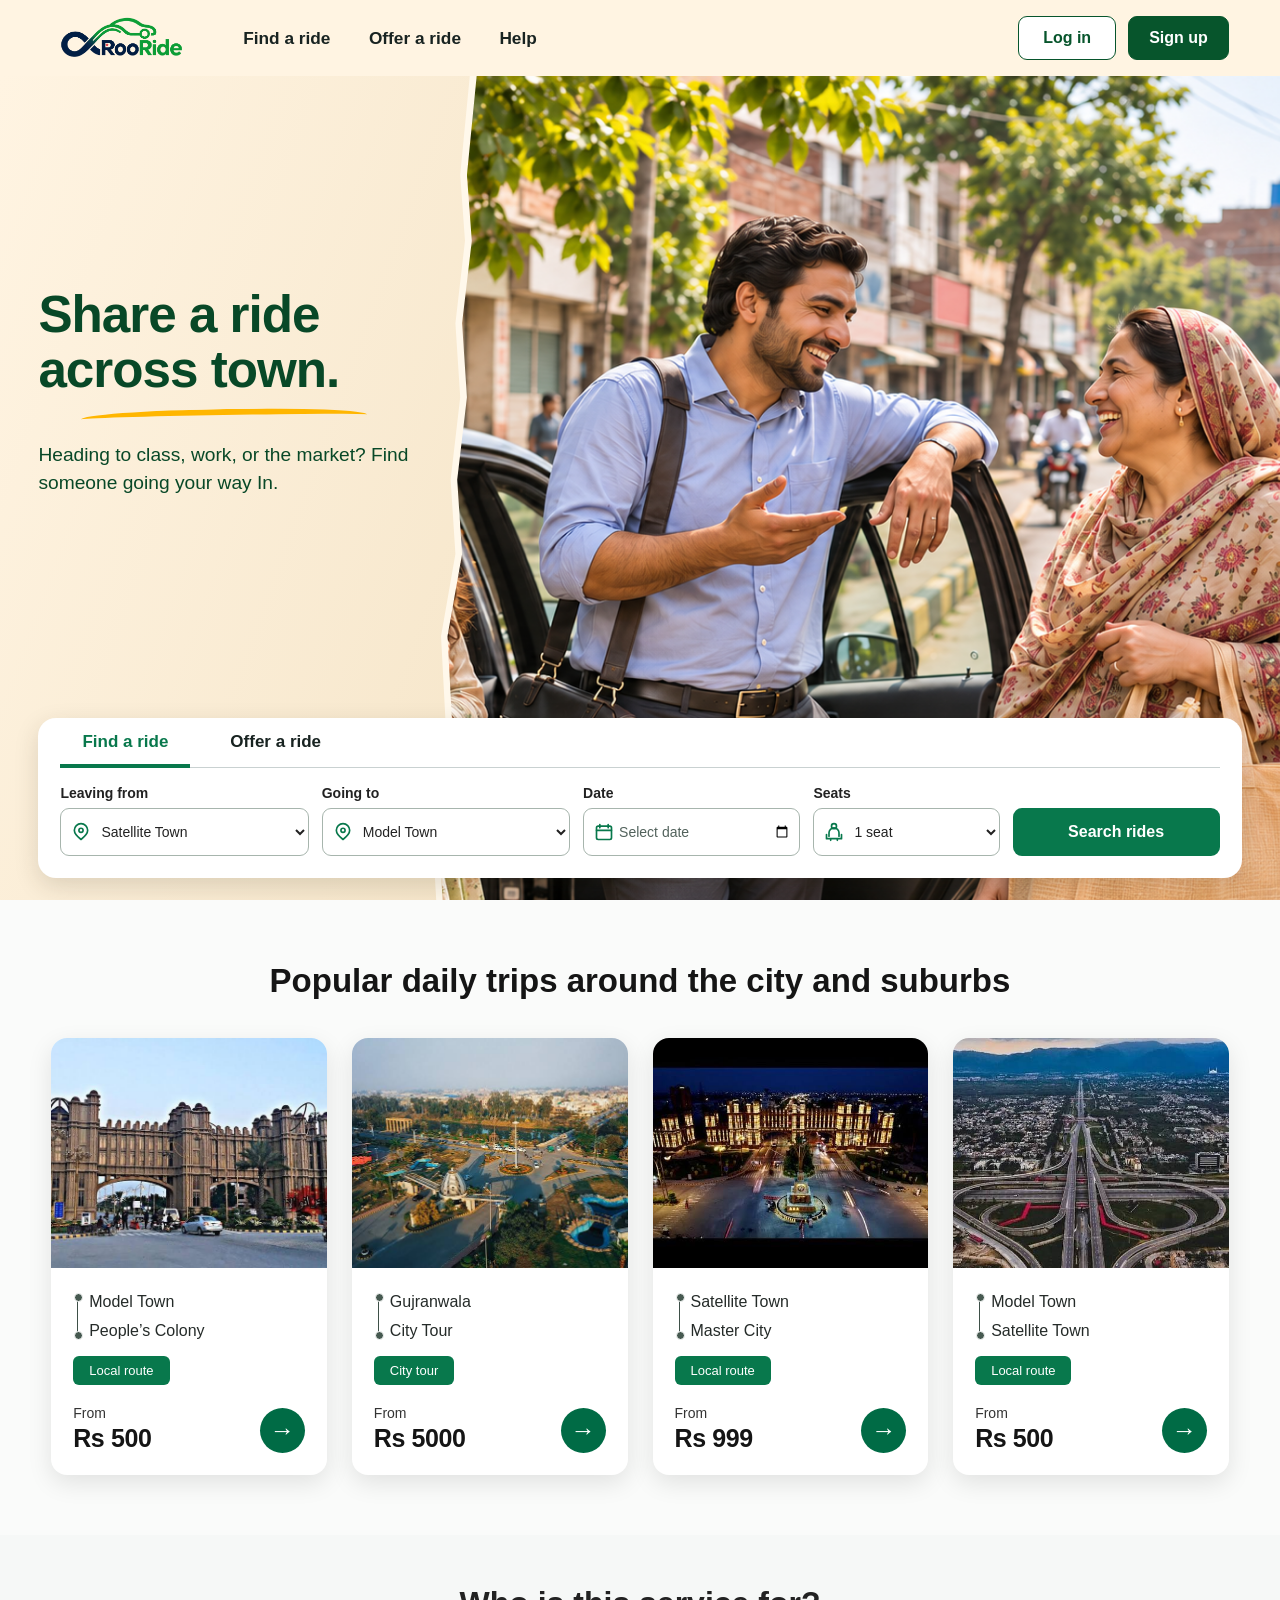
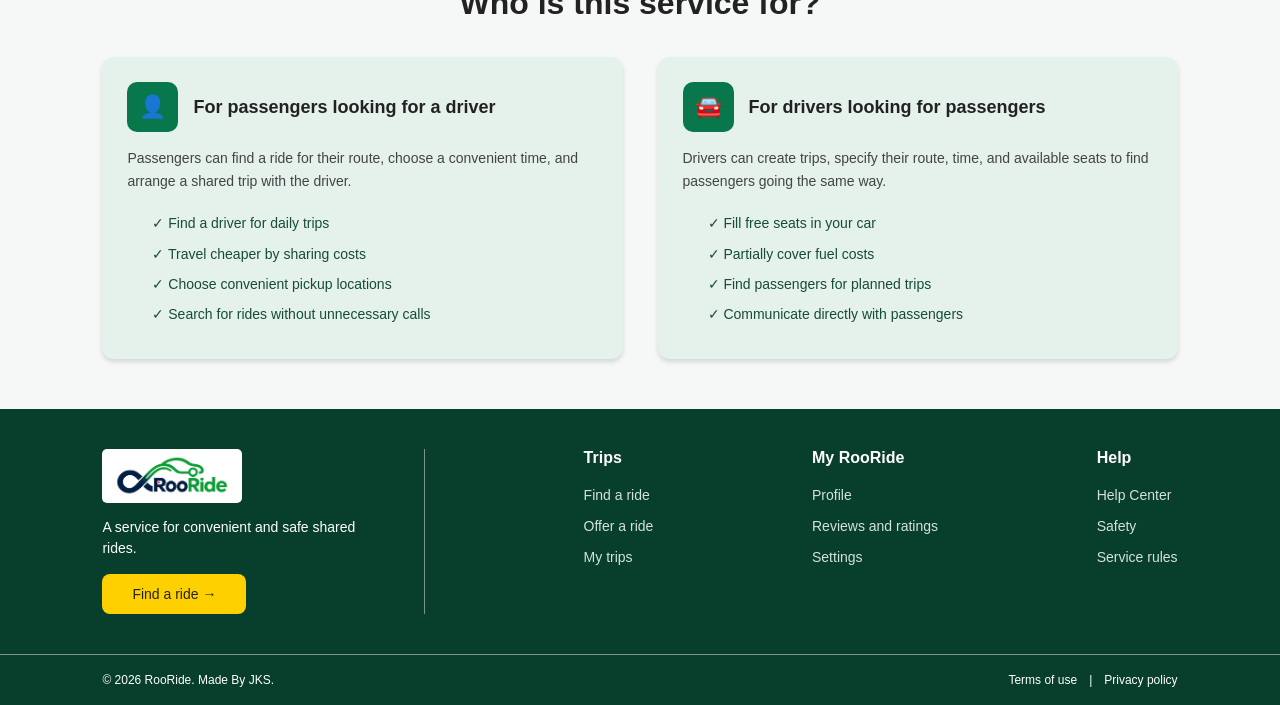
==== index.html @ dde88172 "Rename front.html to index.html" ====
<!DOCTYPE html>
<html lang="en">
<head>
    <meta charset="UTF-8">
    <meta name="viewport" content="width=device-width, initial-scale=1.0">
    <title>RooRide</title>
    <link rel="stylesheet" href="style.css">
</head>
<body>

    <!-- Navbar -->
    <div class="navbar">
        <div class="nav-logo"><a href="front.html"><img src="logo.png" alt="RooRide Logo"></a></div>
        <div class="nav-links">
            <a href="find-ride.html">Find a ride</a>
            <a href="offer-ride.html">Offer a ride</a>
            <a href="help.html">Help</a>
        </div>
        <div class="nav-right">
            <div class="login"><a href="login.html">Log in</a></div>
            <div class="signup"><a href="signup.html">Sign up</a></div>
        </div>
    </div>

    <div class="mainimg">
        <img src="background.png" alt="People sharing a ride in Pakistan">
        <div class="paperedge"></div>
        <div class="imagetext">
            <h1>Share a ride<br>across town.</h1>
            <div class="yellowline"></div>
            <p>Heading to class, work, or the market? Find someone going your way In.</p>
        </div>
        <div class="ridebox">
            <div class="ridetabs">
                <button class="tab active" type="button" aria-pressed="true" onclick="switchTab('find')">
                    Find a ride
                </button>

                <button class="tab" type="button" aria-pressed="false" onclick="switchTab('offer')">
                    Offer a ride
                </button>
            </div>

            <form class="rideform" id="rideform" action="find-ride.html" method="get">

                <div class="ridefield">
                    <label for="from">Leaving from</label>
                    <div class="fieldcontrol"><svg class="fieldicon" viewBox="0 0 24 24" fill="none" stroke="currentColor" stroke-width="2" stroke-linecap="round" stroke-linejoin="round" aria-hidden="true"><path d="M20 10c0 5-8 11-8 11S4 15 4 10a8 8 0 1 1 16 0Z"/><circle cx="12" cy="10" r="2.5"/></svg><select id="from" name="from" required>
                        <option value="">Select departure location</option>
                        <option value="GIFT University">GIFT University</option>
                        <option value="Satellite Town" selected>Satellite Town</option>
                        <option value="Peoples Colony">Peoples Colony</option>
                        <option value="Model Town">Model Town</option>
                        <option value="DC Colony">DC Colony</option>
                        <option value="Wapda Town">Wapda Town</option>
                        <option value="Citi Housing">Citi Housing</option>
                        <option value="Garden Town">Garden Town</option>
                        <option value="Civil Lines">Civil Lines</option>
                        <option value="Gulshan Iqbal">Gulshan Iqbal</option>
                        <option value="Rahwali">Rahwali</option>
                        <option value="Kangniwala">Kangniwala</option>
                        <option value="Chand Da Qila">Chand Da Qila</option>
                        <option value="Sialkot Bypass">Sialkot Bypass</option>
                        <option value="Khiali">Khiali</option>
                        <option value="Nowshera Virkan">Nowshera Virkan</option>
                        <option value="Kamoke">Kamoke</option>
                        <option value="Eminabad">Eminabad</option>
                    </select></div>
                </div>

                <div class="ridefield">
                    <label for="to">Going to</label>
                    <div class="fieldcontrol"><svg class="fieldicon" viewBox="0 0 24 24" fill="none" stroke="currentColor" stroke-width="2" stroke-linecap="round" stroke-linejoin="round" aria-hidden="true"><path d="M20 10c0 5-8 11-8 11S4 15 4 10a8 8 0 1 1 16 0Z"/><circle cx="12" cy="10" r="2.5"/></svg><select id="to" name="to" required>
                        <option value="">Select arrival location</option>
                        <option value="GIFT University">GIFT University</option>
                        <option value="Satellite Town">Satellite Town</option>
                        <option value="Peoples Colony">Peoples Colony</option>
                        <option value="Model Town" selected>Model Town</option>
                        <option value="DC Colony">DC Colony</option>
                        <option value="Wapda Town">Wapda Town</option>
                        <option value="Citi Housing">Citi Housing</option>
                        <option value="Garden Town">Garden Town</option>
                        <option value="Civil Lines">Civil Lines</option>
                        <option value="Gulshan Iqbal">Gulshan Iqbal</option>
                        <option value="Rahwali">Rahwali</option>
                        <option value="Kangniwala">Kangniwala</option>
                        <option value="Chand Da Qila">Chand Da Qila</option>
                        <option value="Sialkot Bypass">Sialkot Bypass</option>
                        <option value="Khiali">Khiali</option>
                        <option value="Nowshera Virkan">Nowshera Virkan</option>
                        <option value="Kamoke">Kamoke</option>
                        <option value="Eminabad">Eminabad</option>
                    </select></div>
                </div>

                <div class="ridefield">
                    <label for="date">Date</label>
                    <div class="fieldcontrol"><svg class="fieldicon" viewBox="0 0 24 24" fill="none" stroke="currentColor" stroke-width="2" stroke-linecap="round" stroke-linejoin="round" aria-hidden="true"><rect x="3" y="5" width="18" height="16" rx="2"/><path d="M7 3v4M17 3v4M3 10h18"/></svg><input type="date" id="date" name="date" required><span class="datehint">Select date</span></div>
                </div>

                <div class="ridefield">
                    <label for="passengers">Seats</label>
                    <div class="fieldcontrol"><svg class="fieldicon" viewBox="0 0 24 24" fill="none" stroke="currentColor" stroke-width="2" stroke-linecap="round" stroke-linejoin="round" aria-hidden="true"><circle cx="12" cy="5" r="3"/><path d="M6 17v-4a6 6 0 0 1 12 0v4M3 15v5h18v-5M8 20v2M16 20v2"/></svg><select id="passengers" name="passengers" required>
                        <option value="1">1 seat</option>
                        <option value="2">2 seats</option>
                        <option value="3">3 seats</option>
                        <option value="4">4 seats</option>
                    </select></div>
                </div>

                <div class="ridebutton">
                    <button type="submit" id="rideSubmit">Search rides</button>
                </div>
            </form>
        </div>

    </div>
    <section class="popular-trips-section" id="popular-trips">
        <div class="trips-container">
            <h2>Popular daily trips around the city and suburbs</h2>
            <div class="trips-carousel">
                <div class="trips" id="trips-list">
            <article class="card trip-card">
                <img src="images.jpg.jpeg" alt="Gujranwala local trip" onerror="this.onerror=null; this.src='trip-placeholder.svg';">
                <div class="trip-card-content">
                    <div class="trip-route">
                        <span>Model Town</span>
                        <span>People’s Colony</span>
                    </div>
                    <span class="trip-tag">Local route</span>
                    <div class="trip-footer">
                        <div class="trip-price">
                            <span>From</span>
                            <strong>Rs 500</strong>
                        </div>
                        <a class="trip-action" href="find-ride.html?from=Model%20Town&amp;to=Peoples%20Colony" aria-label="Find ride from Model Town to People’s Colony">→</a>
                    </div>
                </div>
            </article>
            <article class="card trip-card">
                <img src="images (1).jpg.jpeg" alt="Gujranwala local trip" onerror="this.onerror=null; this.src='trip-placeholder.svg';">
                <div class="trip-card-content">
                    <div class="trip-route">
                        <span>Gujranwala</span>
                        <span>City Tour</span>
                    </div>
                    <span class="trip-tag">City tour</span>
                    <div class="trip-footer">
                        <div class="trip-price">
                            <span>From</span>
                            <strong>Rs 5000</strong>
                        </div>
                        <a class="trip-action" href="find-ride.html?from=Gujranwala&amp;to=City%20Tour" aria-label="Find ride from Gujranwala to City Tour">→</a>
                    </div>
                </div>
            </article>
            <article class="card trip-card">
                <img src="images (2).jpg.jpeg" alt="Gujranwala local trip" onerror="this.onerror=null; this.src='trip-placeholder.svg';">
                <div class="trip-card-content">
                    <div class="trip-route">
                        <span>Satellite Town</span>
                        <span>Master City</span>
                    </div>
                    <span class="trip-tag">Local route</span>
                    <div class="trip-footer">
                        <div class="trip-price">
                            <span>From</span>
                            <strong>Rs 999</strong>
                        </div>
                        <a class="trip-action" href="find-ride.html?from=Satellite%20Town&amp;to=Master%20City" aria-label="Find ride from Satellite Town to Master City">→</a>
                    </div>
                </div>
            </article>
            <article class="card trip-card">
                <img src="images (3).jpg.jpeg" alt="Gujranwala local trip" onerror="this.onerror=null; this.src='trip-placeholder.svg';">
                <div class="trip-card-content">
                    <div class="trip-route">
                        <span>Model Town</span>
                        <span>Satellite Town</span>
                    </div>
                    <span class="trip-tag">Local route</span>
                    <div class="trip-footer">
                        <div class="trip-price">
                            <span>From</span>
                            <strong>Rs 500</strong>
                        </div>
                        <a class="trip-action" href="find-ride.html?from=Model%20Town&amp;to=Satellite%20Town" aria-label="Find ride from Model Town to Satellite Town">→</a>
                    </div>
                </div>
            </article>
                </div>
            </div>
        </div>
    </section>


    <div class="services">
        <h1>Who is this service for?</h1>
        <div class="serviceboxes">
            <div class="servicebox">
                <div class="serviceheading"><span class="serviceicon">👤</span><h3>For passengers looking for a driver</h3></div>
                <p>Passengers can find a ride for their route, choose a convenient time, and arrange a shared trip with the driver.</p>
                <div class="servicelist"><p>✓ Find a driver for daily trips</p><p>✓ Travel cheaper by sharing costs</p><p>✓ Choose convenient pickup locations</p><p>✓ Search for rides without unnecessary calls</p></div>
            </div>
            <div class="servicebox">
                <div class="serviceheading"><span class="serviceicon">🚘</span><h3>For drivers looking for passengers</h3></div>
                <p>Drivers can create trips, specify their route, time, and available seats to find passengers going the same way.</p>
                <div class="servicelist"><p>✓ Fill free seats in your car</p><p>✓ Partially cover fuel costs</p><p>✓ Find passengers for planned trips</p><p>✓ Communicate directly with passengers</p></div>
            </div>
        </div>
    </div>
    <div class="footer">
        <div class="footermain">
            <div class="footerlogo"><img src="/logo.png" alt="RooRide Logo"><p>A service for convenient and safe shared rides.</p><a href="find-ride.html" class="footerbutton">Find a ride →</a></div>
            <div class="footerlinks"><h4>Trips</h4><a href="find-ride.html">Find a ride</a><a href="offer-ride.html">Offer a ride</a><a href="my-trips.html">My trips</a></div>
            <div class="footerlinks"><h4>My RooRide</h4><a href="profile.html">Profile</a><a href="reviews.html">Reviews and ratings</a><a href="settings.html">Settings</a></div>
            <div class="footerlinks"><h4>Help</h4><a href="help.html">Help Center</a><a href="safety.html">Safety</a><a href="rules.html">Service rules</a></div>
        </div>
        <div class="footerbottom"><p>© 2026 RooRide. Made By JKS.</p><div class="footerpolicy"><a href="terms.html">Terms of use</a><span>|</span><a href="privacy.html">Privacy policy</a></div></div>
    </div>
    <script src="script.js"></script>
</body>
</html>
---- style.css ----
* {
    margin: 0;
    padding: 0;
    box-sizing: border-box;
}

body {
    font-family: Arial, sans-serif;
    color: #182321;
    background-color: #fff;
}

button, input, select {
    font: inherit;
}

/* Navbar */
.navbar {
    position: sticky;
    top: 0;
    z-index: 1000;
    width: 100%;
    height: 76px;
    display: flex;
    align-items: center;
    gap: clamp(20px, 4vw, 65px);
    padding: 0 4%;
    background-color: #fff4e2;
    transition: background-color 0.3s ease, box-shadow 0.3s ease;
}

.navbar.scrolled {
    background-color: #fff;
    box-shadow: 0 3px 14px rgba(0, 0, 0, 0.12);
}

.nav-logo {
    flex-shrink: 0;
}

.nav-logo img {
    width: clamp(115px, 11vw, 170px);
    height: auto;
    display: block;
}

.nav-links, .nav-right {
    display: flex;
    align-items: center;
}

.nav-links {
    gap: clamp(18px, 3vw, 48px);
    margin-right: auto;
}

.nav-links a {
    color: #182321;
    font-size: clamp(15px, 1.35vw, 19px);
    font-weight: 600;
    text-decoration: none;
    white-space: nowrap;
}

.nav-links a:hover {
    color: #08784c;
}

.nav-right {
    gap: 12px;
    flex-shrink: 0;
    margin-left: auto;
}

.login a, .signup a {
    display: flex;
    align-items: center;
    justify-content: center;
    height: 44px;
    min-width: 98px;
    padding: 0 20px;
    border: 1px solid #07552c;
    border-radius: 9px;
    font-size: 16px;
    font-weight: 600;
    text-decoration: none;
    white-space: nowrap;
}

.login a {
    color: #07552c;
    background-color: #fff;
}

.signup a {
    color: #fff;
    background-color: #07552c;
}

.login a:hover {
    background-color: #e8f5ed;
}

.signup a:hover {
    background-color: #08784c;
}

/* Hero section */
.mainimg {
    position: relative;
    min-height: calc(100svh - 76px);
    display: flex;
    flex-direction: column;
    justify-content: space-between;
    gap: 24px;
    padding: 0 3% 22px;
    isolation: isolate;
    overflow: hidden;
    background-color: #f8e8cc;
}

.mainimg > img {
    position: absolute;
    top: 0;
    right: 0;
    width: 70%;
    height: 100%;
    object-fit: cover;
    object-position: 75% center;
    z-index: -2;
}

.paperedge {
    position: absolute;
    inset: 0 auto 0 0;
    width: 38%;
    background-color: #fff8eb;
    clip-path: polygon(0 0, 98% 0, 96% 12%, 97% 20%, 95% 30%, 96% 39%, 94% 49%, 95% 58%, 92% 68%, 93% 79%, 90% 90%, 91% 100%, 0 100%);
    z-index: -1;
}

.paperedge::before {
    content: "";
    position: absolute;
    inset: 0 7px 0 0;
    background: linear-gradient(110deg, #fff4e2, #f6e6ca);
    clip-path: inherit;
}

.imagetext {
    width: 35%;
    color: #084827;
    flex: 1;
    display: flex;
    flex-direction: column;
    justify-content: center;
    padding: 30px 0 16px;
}

.imagetext h1 {
    font-size: clamp(34px, 4vw, 64px);
    font-weight: 700;
    line-height: 1.08;
    letter-spacing: -1px;
    margin-bottom: 0;
}

.yellowline {
    width: 68%;
    height: 16px;
    border-top: 6px solid #ffb600;
    border-radius: 50%;
    margin: 12px 0 16px 10%;
    transform: rotate(-1deg);
}

.imagetext p {
    max-width: 96%;
    font-size: clamp(16px, 1.5vw, 24px);
    font-weight: 400;
    line-height: 1.45;
}

/* Ride search box */
.ridebox {
    width: 100%;
    padding: 0 22px 22px;
    background-color: #fff;
    border-radius: 18px;
    box-shadow: 0 8px 25px rgba(48, 37, 20, 0.15);
}

.ridetabs {
    display: flex;
    align-items: center;
    gap: 18px;
    border-bottom: 1px solid #c9d1d1;
    margin-bottom: 17px;
}

.tab {
    padding: 14px 22px 12px;
    border: none;
    border-bottom: 4px solid transparent;
    background: transparent;
    color: #182321;
    font-weight: 600;
    font-size: 17px;
    cursor: pointer;
    margin-bottom: -1px;
}

.tab.active {
    color: #08784c;
    border-bottom-color: #08784c;
}

.rideform {
    display: grid;
    grid-template-columns: 1.2fr 1.2fr 1.05fr .9fr 1fr;
    align-items: end;
    gap: 13px;
}

.ridefield {
    display: flex;
    flex-direction: column;
    gap: 7px;
    min-width: 0;
}

.ridefield label {
    font-size: 14px;
    font-weight: 600;
    color: #222;
}

.fieldcontrol {
    position: relative;
    min-width: 0;
}

.fieldicon {
    position: absolute;
    width: 20px;
    height: 20px;
    top: 50%;
    left: 11px;
    transform: translateY(-50%);
    color: #08784c;
    pointer-events: none;
}

.ridefield select, .ridefield input {
    width: 100%;
    min-width: 0;
    height: 48px;
    padding: 0 8px 0 36px;
    background-color: #fff;
    border: 1px solid #a7b5ad;
    border-radius: 9px;
    color: #222;
    font-size: 14px;
}

.datehint {
    display: none;
    position: absolute;
    left: 36px;
    top: 50%;
    transform: translateY(-50%);
    color: #52625c;
    font-size: 14px;
    pointer-events: none;
}

.ridefield input[type="date"]:invalid:not(:focus)::-webkit-datetime-edit {
    color: transparent;
}

.ridefield input[type="date"]:invalid:not(:focus) + .datehint {
    display: block;
}

.ridefield select:focus, .ridefield input:focus {
    outline: 2px solid #08784c;
    outline-offset: 1px;
}

.ridebutton button {
    width: 100%;
    height: 48px;
    padding: 0 8px;
    border: none;
    border-radius: 9px;
    background-color: #08784c;
    color: #fff;
    font-size: 16px;
    font-weight: 700;
    cursor: pointer;
    white-space: nowrap;
}

.ridebutton button:hover {
    background-color: #07552c;
}

/* Smaller screens */
@media (max-width: 950px) {
    .navbar {
        gap: 18px;
        padding: 0 3%;
    }

    .nav-links {
        gap: 18px;
    }

    .login a, .signup a {
        min-width: auto;
        padding: 0 14px;
    }

    .mainimg {
        gap: 18px;
        padding-bottom: 18px;
    }

    .imagetext {
        width: 37%;
    }

    .paperedge {
        width: 42%;
    }

    .rideform {
        grid-template-columns: repeat(2, minmax(0, 1fr));
    }

    .ridebutton {
        grid-column: 1 / -1;
    }
}

@media (max-width: 650px) {
    .navbar {
        height: auto;
        flex-wrap: wrap;
        padding: 10px 4%;
        gap: 10px;
    }

    .nav-logo img {
        width: 110px;
    }

    .nav-right {
        gap: 7px;
    }

    .login a, .signup a {
        height: 36px;
        font-size: 13px;
        padding: 0 11px;
    }

    .nav-links {
        order: 3;
        width: 100%;
        justify-content: space-between;
        padding: 4px 0;
    }

    .nav-links a {
        font-size: 14px;
    }

    .mainimg {
        min-height: auto;
        padding: 16px 4% 22px;
        gap: 16px;
    }

    .imagetext {
        width: 100%;
        padding: 6px 0 0;
        order: 1;
    }

    .imagetext h1 {
        font-size: clamp(32px, 8.8vw, 44px);
    }

    .imagetext p {
        font-size: 16px;
    }

    .yellowline {
        margin: 9px 0 9px 0;
    }

    .paperedge {
        display: none;
    }

    .mainimg > img {
        position: relative;
        width: 100%;
        height: auto;
        aspect-ratio: 2 / 1;
        border-radius: 10px;
        order: 3;
        z-index: 0;
    }

    .ridebox {
        order: 2;
        border-radius: 14px;
        padding: 0 12px 14px;
    }

    .ridetabs {
        gap: 6px;
        margin-bottom: 12px;
    }

    .tab {
        flex: 1;
        padding: 11px 5px;
        font-size: 15px;
    }

    .rideform {
        gap: 10px;
    }

    .ridefield label {
        font-size: 13px;
    }

    .ridefield select, .ridefield input {
        font-size: 13px;
        height: 44px;
        padding-left: 30px;
    }

    .fieldicon {
        width: 17px;
        height: 17px;
        left: 8px;
    }

    .datehint {
        left: 30px;
        font-size: 12px;
    }

    .ridebutton button {
        height: 44px;
    }
}

@media (max-height: 550px) and (min-width: 951px) {
    .imagetext {
        padding: 16px 0 0;
    }

    .imagetext h1 {
        font-size: clamp(30px, 3.5vw, 48px);
    }

    .imagetext p {
        font-size: 16px;
    }

    .mainimg {
        gap: 12px;
        padding-bottom: 12px;
    }
}

/* Updated popular trips styles - reference 2page.jpg */
.popular-trips-section {
    background-color: #fafbfa;
    padding: 60px 4%;
    font-family: Arial, sans-serif;
}

.popular-trips-section .trips-container {
    width: 100%;
    max-width: 1440px;
    margin: 0 auto;
}

.popular-trips-section h2 {
    text-align: center;
    color: #151515;
    font-size: clamp(23px, 2.8vw, 33px);
    font-weight: 700;
    line-height: 1.3;
    margin-bottom: 35px;
}

.popular-trips-section .trips-carousel {
    width: 100%;
}

.popular-trips-section .trips {
    display: grid;
    grid-template-columns: repeat(4, minmax(0, 1fr));
    align-items: stretch;
    gap: 25px;
}

.popular-trips-section .card {
    background: #fff;
    border-radius: 16px;
    min-height: 400px;
    transition: transform 0.3s, box-shadow 0.3s;
    box-shadow: 0 8px 25px rgba(0, 0, 0, 0.10);
    overflow: hidden;
    min-width: 0;
    display: flex;
    flex-direction: column;
}



.popular-trips-section .card:hover {
    transform: translateY(-6px);
    box-shadow: 0 12px 30px rgba(0, 0, 0, 0.15);
}

.popular-trips-section .card > img {
    width: 100%;
    height: 230px;
    display: block;
    object-fit: cover;
    background: #dce9e2;
}

.popular-trips-section .trip-card-content {
    padding: 22px;
    display: flex;
    flex: 1;
    flex-direction: column;
}

.popular-trips-section .trip-route {
    position: relative;
    padding-left: 16px;
    min-height: 49px;
    display: flex;
    flex-direction: column;
    justify-content: space-between;
    gap: 5px;
    font-size: 16px;
    line-height: 1.5;
    color: #252b29;
    overflow-wrap: anywhere;
}

.popular-trips-section .trip-route::before {
    content: "";
    position: absolute;
    top: 8px;
    bottom: 8px;
    left: 4px;
    width: 1px;
    background: #3e5048;
}

.popular-trips-section .trip-route span::before {
    content: "";
    position: absolute;
    left: 1px;
    width: 7px;
    height: 7px;
    background: #465950;
    border: 1px solid #fff;
    border-radius: 50%;
}

.popular-trips-section .trip-route span:first-child::before {
    top: 3px;
}

.popular-trips-section .trip-route span:last-child::before {
    bottom: 3px;
}

.popular-trips-section .trip-tag {
    align-self: flex-start;
    margin-top: 13px;
    padding: 7px 16px;
    border-radius: 6px;
    background: #08784c;
    color: #fff;
    font-size: 13px;
    line-height: 1.2;
}

.popular-trips-section .trip-footer {
    display: flex;
    justify-content: space-between;
    align-items: end;
    gap: 8px;
    margin-top: auto;
    padding-top: 20px;
}

.popular-trips-section .trip-price {
    display: flex;
    flex-direction: column;
    gap: 3px;
}

.popular-trips-section .trip-price span {
    color: #333;
    font-size: 14px;
}

.popular-trips-section .trip-price strong {
    font-size: 25px;
    font-weight: 700;
    color: #151515;
    letter-spacing: -0.4px;
}

.popular-trips-section .trip-action {
    display: grid;
    place-items: center;
    flex: 0 0 45px;
    width: 45px;
    height: 45px;
    border: none;
    border-radius: 50%;
    background-color: #006b45;
    color: white;
    font-size: 25px;
    line-height: 1;
    text-decoration: none;
    transition: background-color 0.2s ease, transform 0.2s ease;
}

.popular-trips-section .trip-action:hover {
    background-color: #00865a;
    transform: translateX(2px);
}

@media (max-width: 900px) {
    .popular-trips-section .trips {
        grid-template-columns: repeat(2, minmax(0, 1fr));
    }

    .popular-trips-section .card > img {
        height: 230px;
    }
}

@media (max-width: 560px) {
    .popular-trips-section {
        padding: 42px 12px 38px;
    }

    .popular-trips-section h2 {
        margin-bottom: 24px;
    }



    .popular-trips-section .trips {
        grid-template-columns: minmax(0, 1fr);
    }

    .popular-trips-section .card {
        min-height: 360px;
    }

    .popular-trips-section .card > img {
        height: 210px;
    }
}

/* Service section and footer */
.services {
    width: 100%;
    padding: 50px 8%;
    background: #f6f8f7;
}
.services h1 {
    text-align: center;
    font-size: 32px;
    color: #222;
    margin-bottom: 35px;
}
.serviceboxes {
    display: flex;
    justify-content: center;
    gap: 35px;
}
.servicebox {
    width: 50%;
    background: #e5f1eb;
    border-radius: 12px;
    padding: 25px;
    box-shadow: 0 3px 5px #0002;
}
.serviceheading {
    display: flex;
    align-items: center;
    gap: 15px;
    margin-bottom: 15px;
}
.serviceicon {
    background: #08784c;
    color: white;
    padding: 12px;
    border-radius: 10px;
    font-size: 22px;
}
.serviceheading h3 {
    font-size: 18px;
    color: #222;
}
.servicebox p {
    font-size: 14px;
    line-height: 1.6;
    color: #444;
}
.servicelist {
    margin-top: 20px;
    padding-left: 25px;
}
.servicelist p {
    margin-bottom: 8px;
    color: #164c38;
}
.footer {
    background: #073e2c;
    color: white;
    width: 100%;
}
.footermain {
    display: flex;
    justify-content: space-between;
    gap: 40px;
    padding: 40px 8%;
}
.footerlogo {
    width: 30%;
    padding-right: 40px;
    border-right: 1px solid #79958a;
}
.footerlogo img {
    width: 140px;
    height: auto;
    border-radius: 5px;
}
.footerlogo p {
    font-size: 14px;
    line-height: 1.5;
    margin: 10px 0 15px;
}
.footerbutton {
    display: inline-block;
    background: #ffd000;
    color: #222;
    text-decoration: none;
    padding: 12px 30px;
    border-radius: 8px;
    font-size: 14px;
}
.footerbutton:hover {
    background: #e6bb00;
}
.footerlinks {
    display: flex;
    flex-direction: column;
    gap: 15px;
}
.footerlinks h4 {
    font-size: 16px;
    margin-bottom: 5px;
}
.footerlinks a {
    color: #d4e2da;
    text-decoration: none;
    font-size: 14px;
}
.footerlinks a:hover, .footerpolicy a:hover {
    color: #ffd000;
}
.footerbottom {
    display: flex;
    justify-content: space-between;
    align-items: center;
    padding: 18px 8%;
    border-top: 1px solid #79958a;
    font-size: 12px;
}
.footerpolicy {
    display: flex;
    gap: 12px;
}
.footerpolicy a {
    color: white;
    text-decoration: none;
}
@media (max-width: 768px) {
    .serviceboxes {
        flex-direction: column;
    }
    .servicebox {
        width: 100%;
    }
    .footermain {
        flex-wrap: wrap;
    }
    .footerlogo {
        width: 100%;
        border-right: none;
        padding-right: 0;
    }
    .footerbottom {
        flex-direction: column;
        gap: 15px;
        text-align: center;
    }
}

.footerlogo img {
    background-color: white;
    padding: 6px;
}

@media (max-width: 480px) {
    .services { padding: 36px 5%; }
    .services h1 { font-size: 26px; }
    .servicebox { padding: 18px; }
    .servicelist { padding-left: 0; }
    .footermain { gap: 28px; }
}
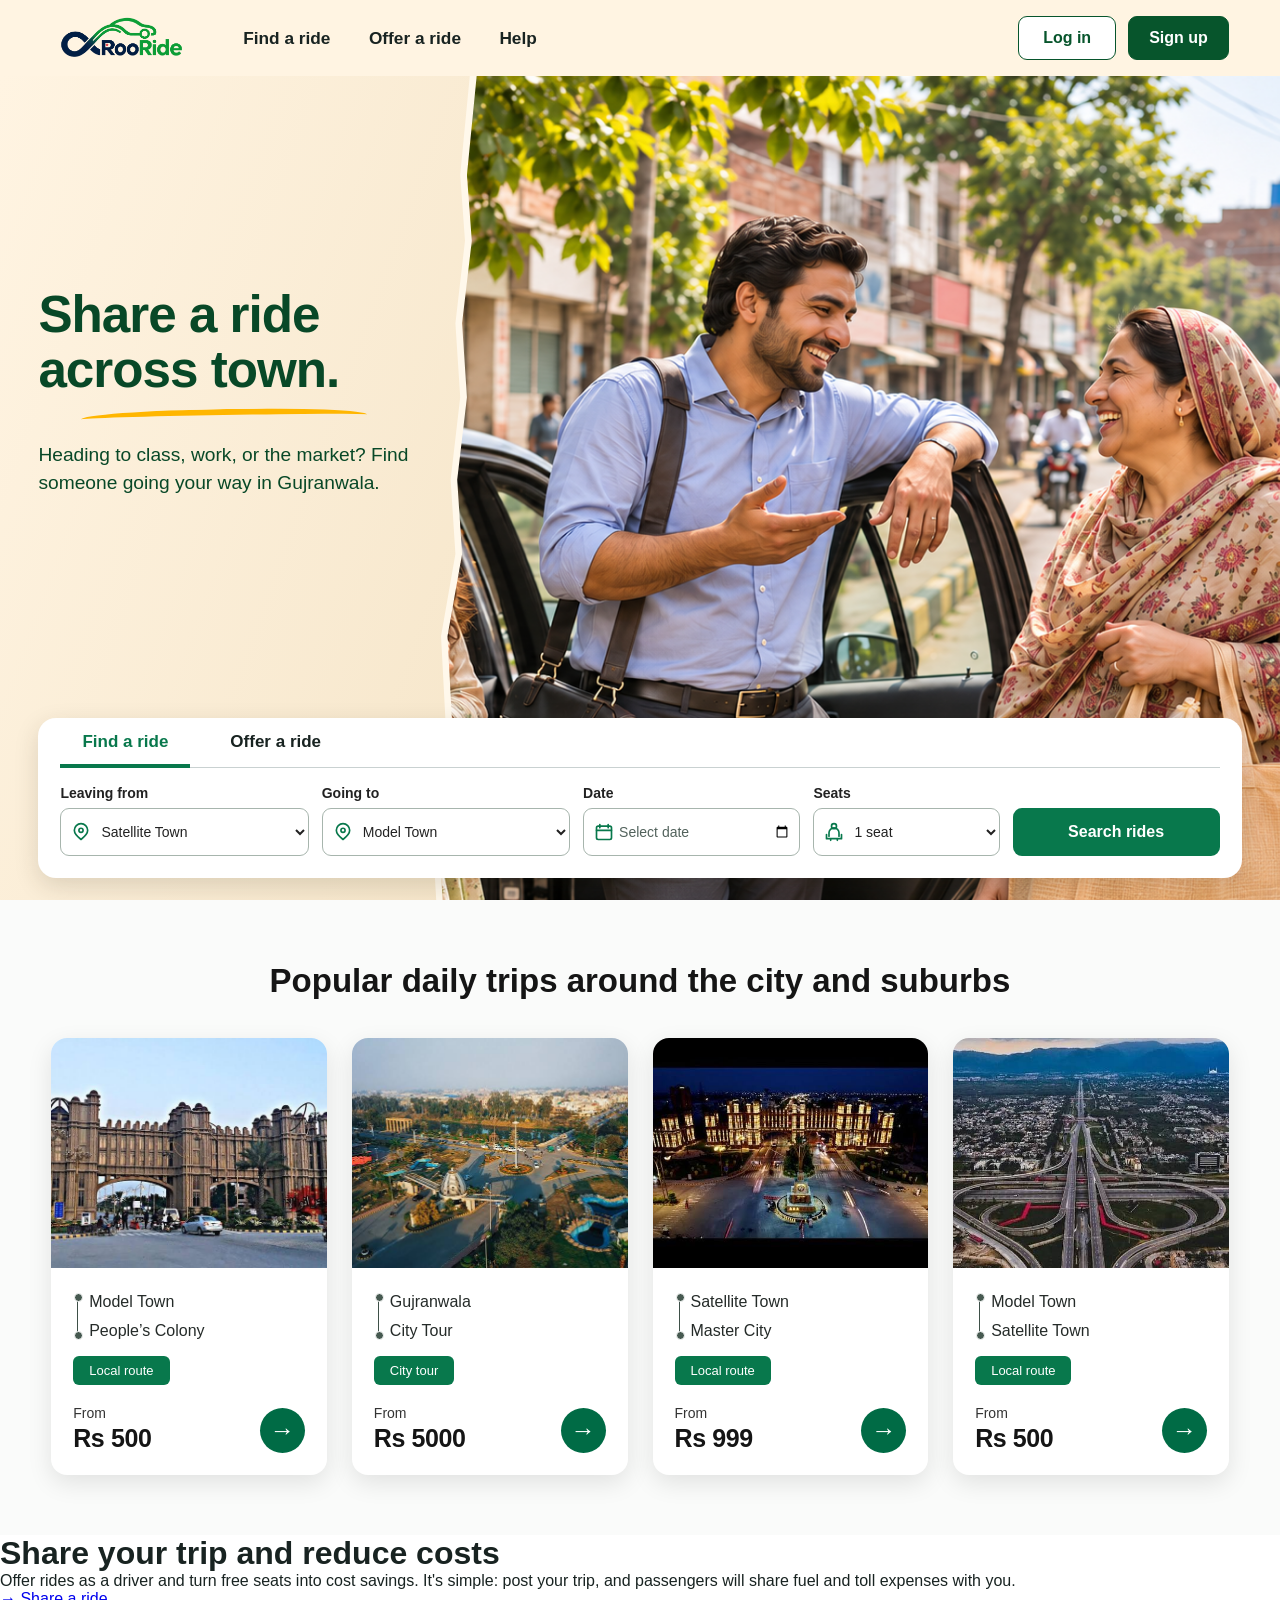
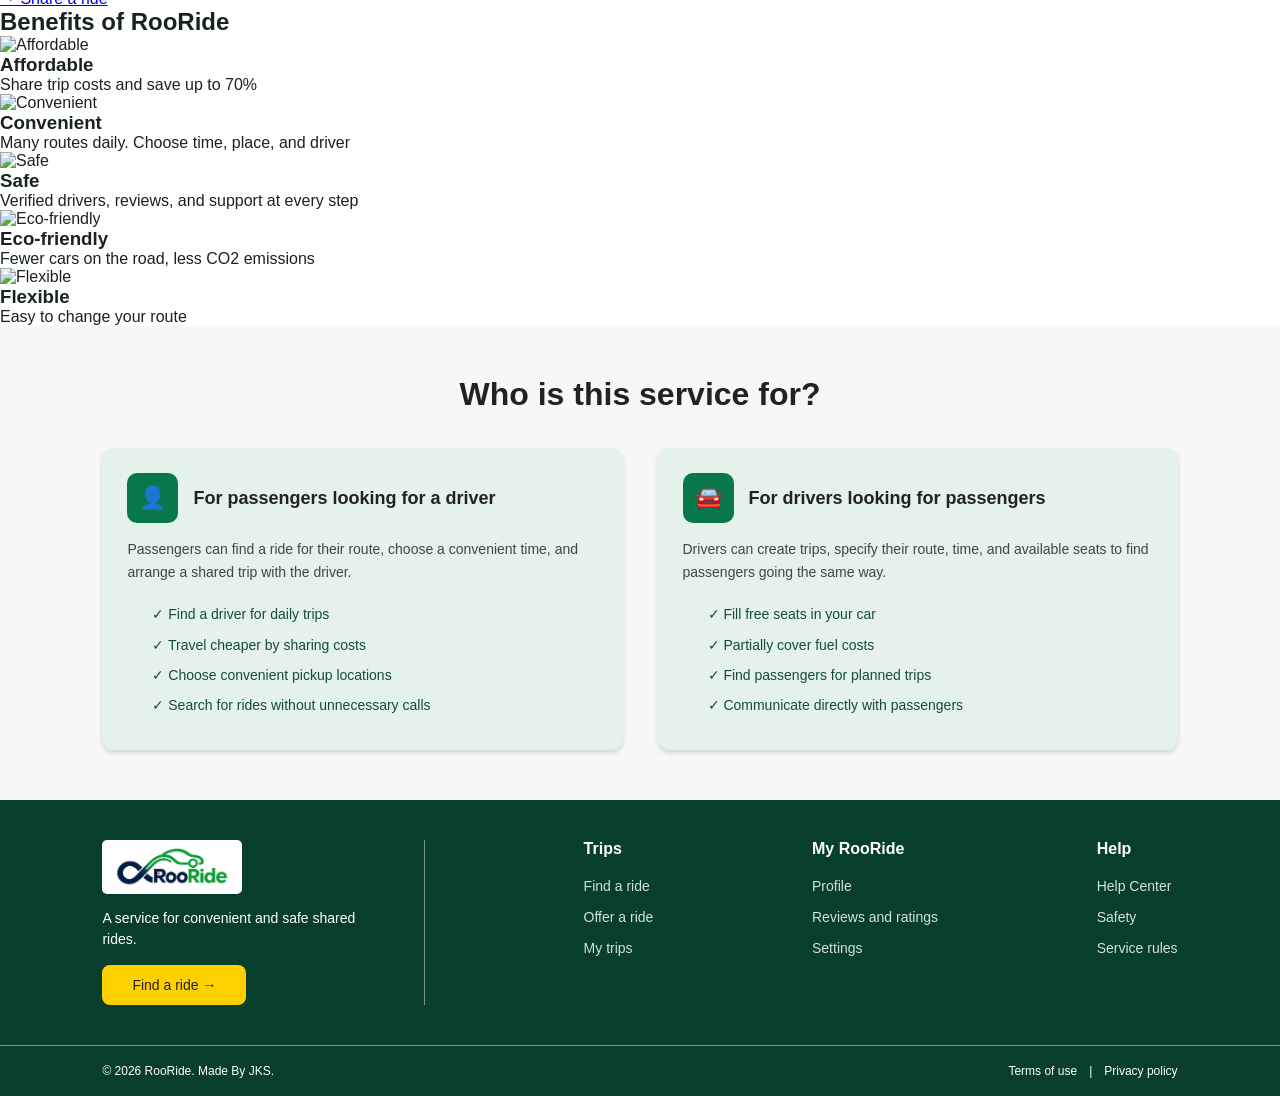
==== commit 69799003: "Add benefits section and update ride description Added a new section highlighting the benefits of us" ====
--- a/index.html
+++ b/index.html
@@ -23,13 +23,14 @@
         </div>
     </div>
 
+    <!-- Hero and ride search -->
     <div class="mainimg">
         <img src="background.png" alt="People sharing a ride in Pakistan">
         <div class="paperedge"></div>
         <div class="imagetext">
             <h1>Share a ride<br>across town.</h1>
             <div class="yellowline"></div>
-            <p>Heading to class, work, or the market? Find someone going your way In.</p>
+            <p>Heading to class, work, or the market? Find someone going your way in Gujranwala.</p>
         </div>
         <div class="ridebox">
             <div class="ridetabs">
@@ -195,6 +196,78 @@
     </section>
 
 
+    <!-- Added Share Your Trip and Benefits Section -->
+    <div class="benefits-section">
+      <div class="container">
+
+        <div class="hero-box">
+          <h1>Share your trip and reduce costs</h1>
+          <p>
+            Offer rides as a driver and turn free seats into cost savings. It's simple: post your trip, and passengers will share fuel and toll expenses with you.
+          </p>
+          <a href="offer-ride.html" class="hero-btn">→ Share a ride</a>
+        </div>
+
+        <h2 class="heading">Benefits of RooRide</h2>
+
+        <div class="cards-container">
+
+          <div class="card">
+            <div class="icon-circle">
+              <img src="affordable.svg" alt="Affordable">
+            </div>
+            <div class="card-info">
+              <h3>Affordable</h3>
+              <p>Share trip costs and save up to 70%</p>
+            </div>
+          </div>
+
+          <div class="card">
+            <div class="icon-circle">
+              <img src="convenient.svg" alt="Convenient">
+            </div>
+            <div class="card-info">
+              <h3>Convenient</h3>
+              <p>Many routes daily. Choose time, place, and driver</p>
+            </div>
+          </div>
+
+          <div class="card">
+            <div class="icon-circle">
+              <img src="safe.svg" alt="Safe">
+            </div>
+            <div class="card-info">
+              <h3>Safe</h3>
+              <p>Verified drivers, reviews, and support at every step</p>
+            </div>
+          </div>
+
+          <div class="card">
+            <div class="icon-circle">
+              <img src="eco.svg" alt="Eco-friendly">
+            </div>
+            <div class="card-info">
+              <h3>Eco-friendly</h3>
+              <p>Fewer cars on the road, less CO2 emissions</p>
+            </div>
+          </div>
+
+          <div class="card">
+            <div class="icon-circle">
+              <img src="flexible.svg" alt="Flexible">
+            </div>
+            <div class="card-info">
+              <h3>Flexible</h3>
+              <p>Easy to change your route</p>
+            </div>
+          </div>
+
+        </div>
+
+      </div>
+    </div>
+
+    <!-- Service Section -->
     <div class="services">
         <h1>Who is this service for?</h1>
         <div class="serviceboxes">
@@ -210,9 +283,10 @@
             </div>
         </div>
     </div>
+    <!-- Footer Section -->
     <div class="footer">
         <div class="footermain">
-            <div class="footerlogo"><img src="/logo.png" alt="RooRide Logo"><p>A service for convenient and safe shared rides.</p><a href="find-ride.html" class="footerbutton">Find a ride →</a></div>
+            <div class="footerlogo"><img src="logo.png" alt="RooRide Logo"><p>A service for convenient and safe shared rides.</p><a href="find-ride.html" class="footerbutton">Find a ride →</a></div>
             <div class="footerlinks"><h4>Trips</h4><a href="find-ride.html">Find a ride</a><a href="offer-ride.html">Offer a ride</a><a href="my-trips.html">My trips</a></div>
             <div class="footerlinks"><h4>My RooRide</h4><a href="profile.html">Profile</a><a href="reviews.html">Reviews and ratings</a><a href="settings.html">Settings</a></div>
             <div class="footerlinks"><h4>Help</h4><a href="help.html">Help Center</a><a href="safety.html">Safety</a><a href="rules.html">Service rules</a></div>
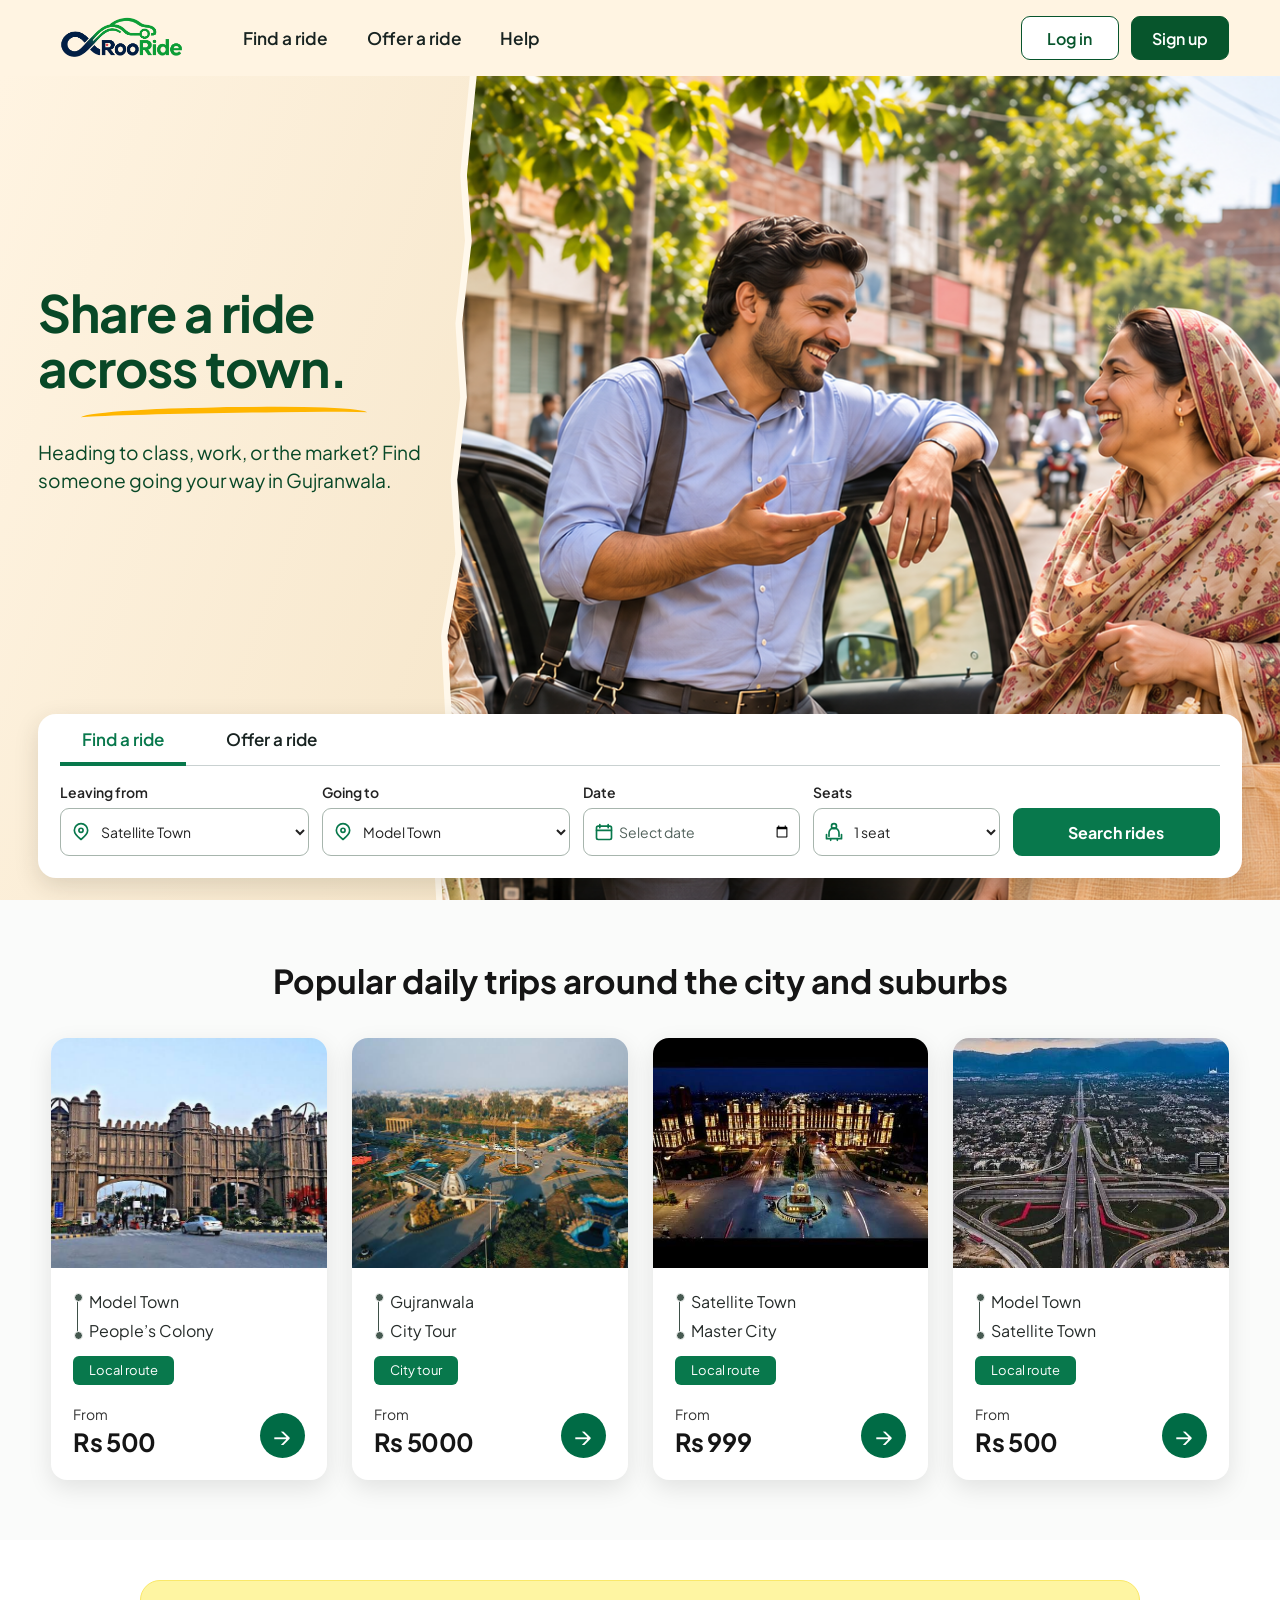
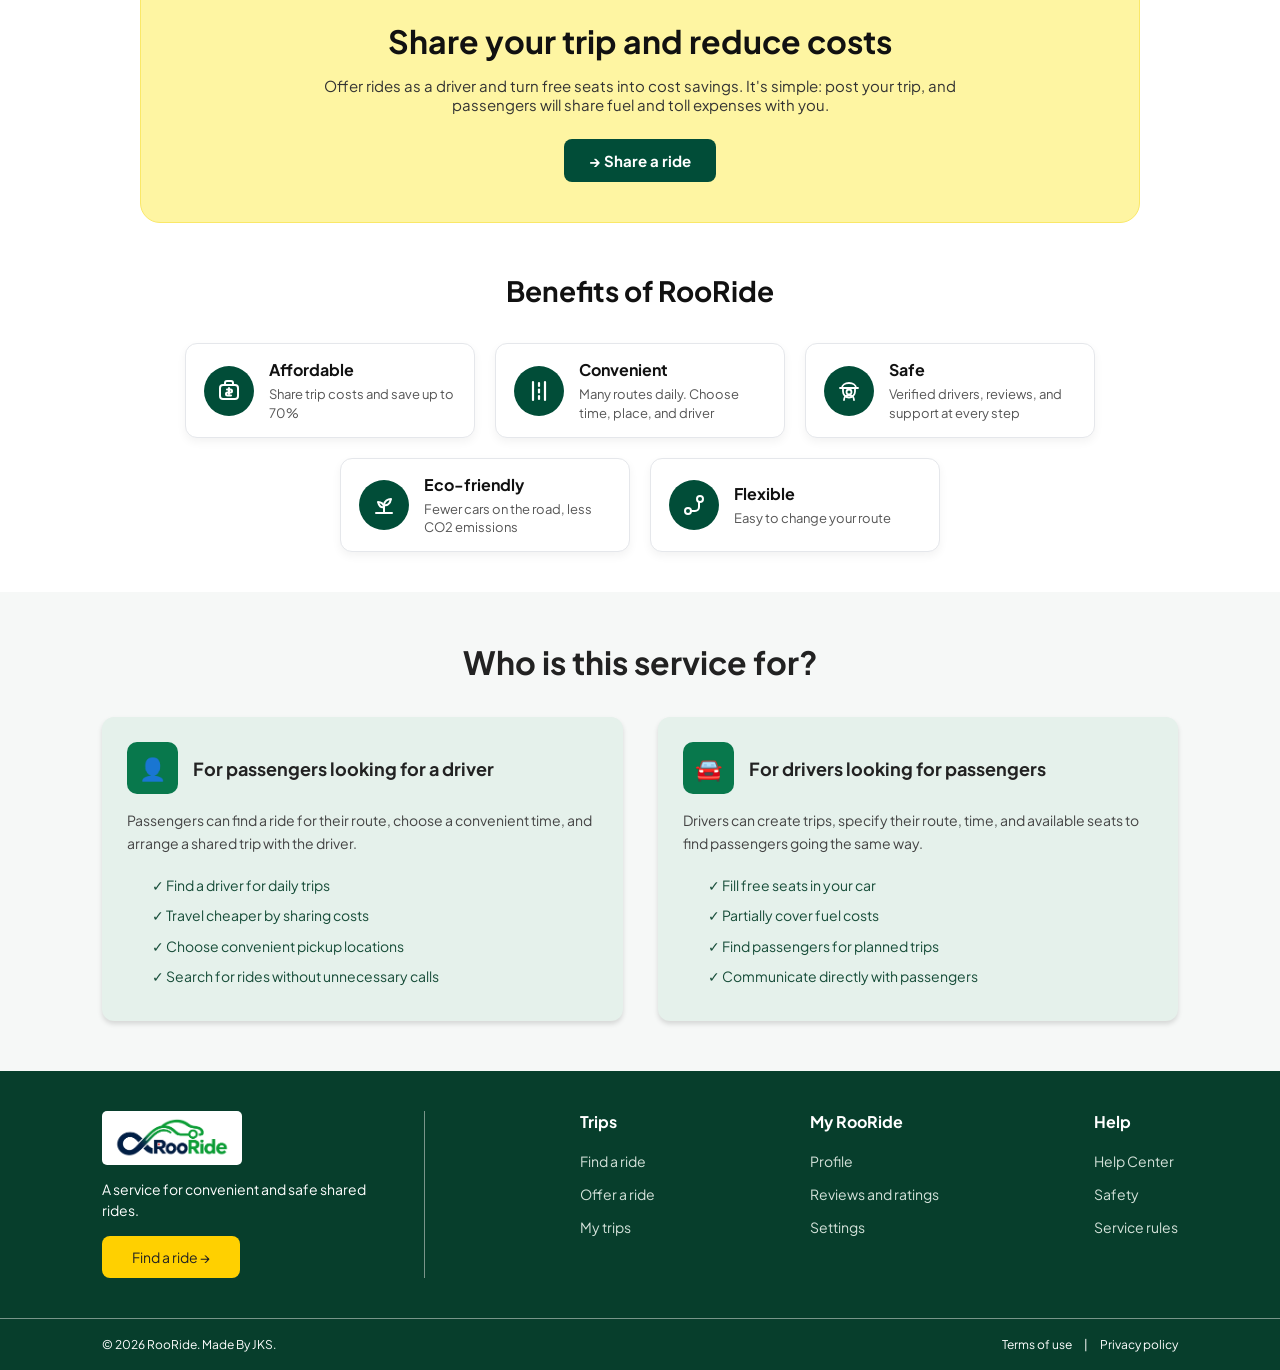
==== commit bc375f86: "Add Google Fonts preconnect and stylesheet links Added preconnect links for Google Fonts and include" ====
--- a/index.html
+++ b/index.html
@@ -5,6 +5,11 @@
     <meta charset="UTF-8">
     <meta name="viewport" content="width=device-width, initial-scale=1.0">
     <title>RooRide</title>
+
+    <link rel="preconnect" href="https://fonts.googleapis.com">
+    <link rel="preconnect" href="https://fonts.gstatic.com" crossorigin>
+    <link href="https://fonts.googleapis.com/css2?family=Plus+Jakarta+Sans:wght@400;500;600;700;800&display=swap" rel="stylesheet">
+
     <link rel="stylesheet" href="style.css">
 </head>
 <body>
--- a/style.css
+++ b/style.css
@@ -1,3 +1,5 @@
+@import url('https://fonts.googleapis.com/css2?family=Plus+Jakarta+Sans:wght@400;500;600;700;800&display=swap');
+
 * {
     margin: 0;
     padding: 0;
@@ -5,7 +7,7 @@
 }
 
 body {
-    font-family: Arial, sans-serif;
+    font-family: 'Plus Jakarta Sans', Arial, sans-serif;
     color: #182321;
     background-color: #fff;
 }
@@ -484,8 +486,7 @@
 .popular-trips-section {
     background-color: #fafbfa;
     padding: 60px 4%;
-    font-family: Arial, sans-serif;
-}
+font-family: 'Plus Jakarta Sans', Arial, sans-serif;}
 
 .popular-trips-section .trips-container {
     width: 100%;
@@ -842,3 +843,126 @@
     .servicelist { padding-left: 0; }
     .footermain { gap: 28px; }
 }
+
+
+/* Added Share Your Trip and Benefits Section */
+
+.benefits-section {
+font-family: 'Plus Jakarta Sans', Arial, sans-serif;
+  background-color: #ffffff;
+  padding: 40px 20px;
+}
+
+.benefits-section .container {
+  max-width: 1000px;
+  margin: 0 auto;
+}
+
+.benefits-section .hero-box {
+  background-color: #fef5a2;
+  border: 1px solid #fae868;
+  border-radius: 20px;
+  padding: 40px 25px;
+  text-align: center;
+}
+
+.benefits-section .hero-box h1 {
+  font-size: 32px;
+  color: #111111;
+  margin-bottom: 15px;
+}
+
+.benefits-section .hero-box p {
+  font-size: 15px;
+  color: #333333;
+  max-width: 650px;
+  margin: 0 auto 25px auto;
+}
+
+.benefits-section .hero-btn {
+  display: inline-block;
+  background-color: #014d38;
+  color: #ffffff;
+  text-decoration: none;
+  font-size: 15px;
+  font-weight: bold;
+  padding: 12px 25px;
+  border-radius: 8px;
+}
+
+.benefits-section .heading {
+  text-align: center;
+  font-size: 28px;
+  color: #111111;
+  margin-top: 50px;
+  margin-bottom: 35px;
+}
+
+.benefits-section .cards-container {
+  display: flex;
+  flex-wrap: wrap;
+  justify-content: center;
+  gap: 20px;
+}
+
+.benefits-section .card {
+  width: 290px;
+  background-color: #ffffff;
+  border: 1px solid #e5e7eb;
+  border-radius: 12px;
+  padding: 15px 18px;
+  box-shadow: 0 4px 10px rgba(0, 0, 0, 0.05);
+  display: flex;
+  align-items: center;
+  gap: 15px;
+}
+
+.benefits-section .icon-circle {
+  width: 50px;
+  height: 50px;
+  background-color: #014d38;
+  border-radius: 50%;
+  flex-shrink: 0;
+  display: flex;
+  align-items: center;
+  justify-content: center;
+}
+
+.benefits-section .icon-circle img {
+  width: 24px;
+  height: 24px;
+}
+
+.benefits-section .card-info h3 {
+  font-size: 16px;
+  color: #111111;
+  margin-bottom: 5px;
+}
+
+.benefits-section .card-info p {
+  font-size: 13px;
+  color: #555555;
+  line-height: 1.4;
+}
+
+.benefits-section .card {
+  max-width: 100%;
+}
+
+@media (max-width: 600px) {
+  .benefits-section .hero-box {
+    padding: 28px 18px;
+  }
+
+  .benefits-section .hero-box h1 {
+    font-size: 26px;
+  }
+
+  .benefits-section .heading {
+    font-size: 24px;
+  }
+
+  .benefits-section .card {
+    width: 100%;
+  }
+}
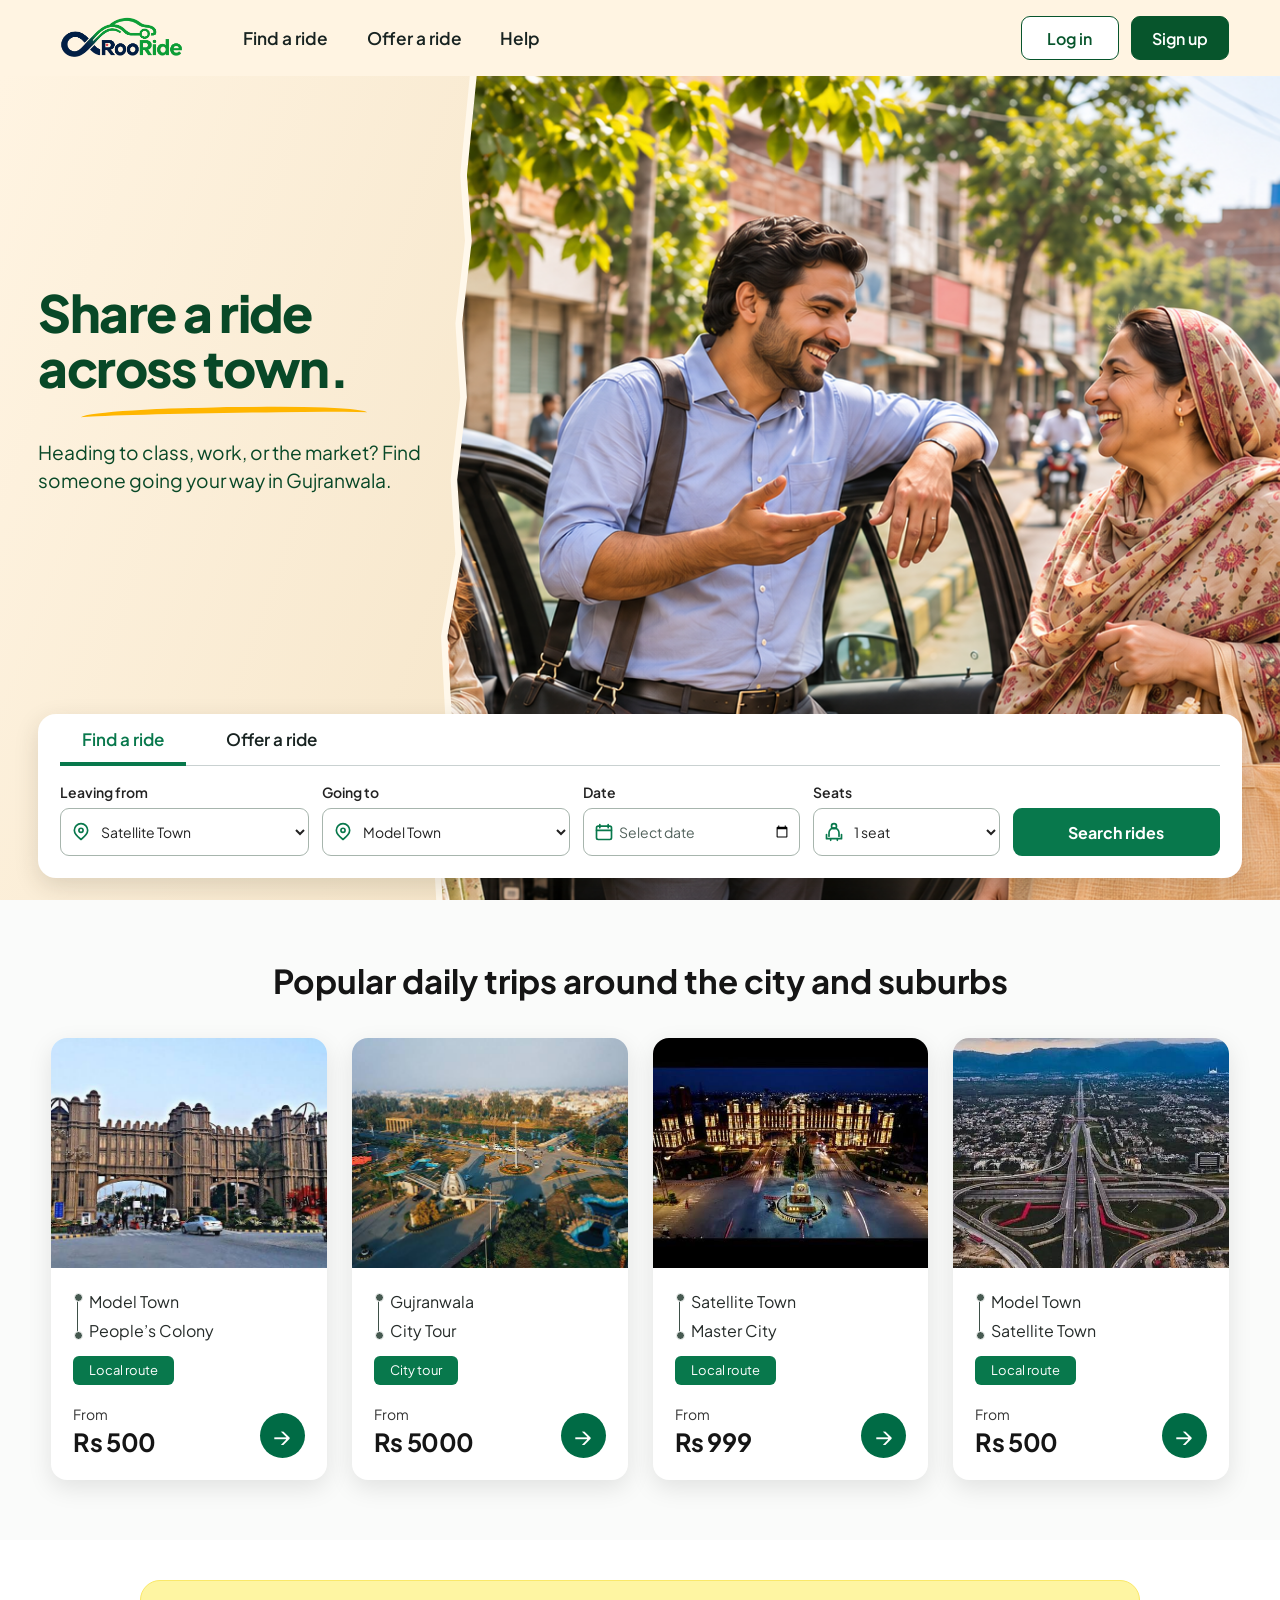
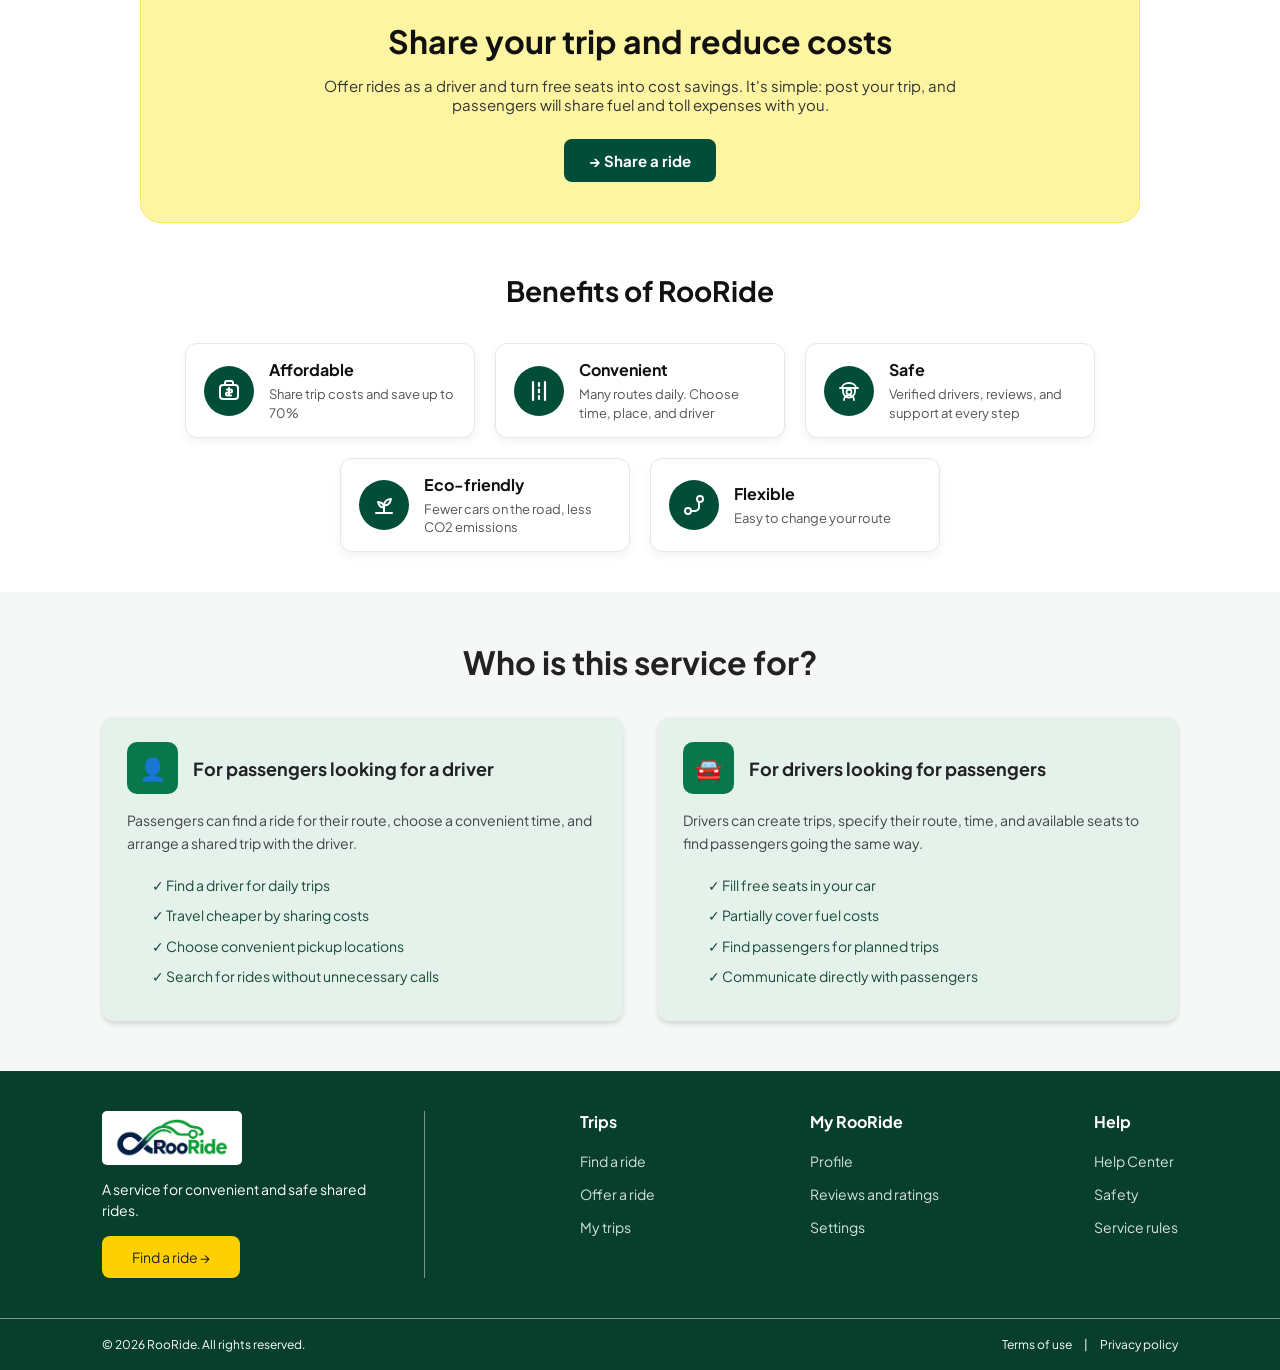
==== commit 0f0d7a1d: "Enhance index.html with design updates and versioning Updated various sections for improved design a" ====
--- a/index.html
+++ b/index.html
@@ -5,12 +5,10 @@
     <meta charset="UTF-8">
     <meta name="viewport" content="width=device-width, initial-scale=1.0">
     <title>RooRide</title>
-
     <link rel="preconnect" href="https://fonts.googleapis.com">
     <link rel="preconnect" href="https://fonts.gstatic.com" crossorigin>
     <link href="https://fonts.googleapis.com/css2?family=Plus+Jakarta+Sans:wght@400;500;600;700;800&display=swap" rel="stylesheet">
-
-    <link rel="stylesheet" href="style.css">
+    <link rel="stylesheet" href="style.css?v=4">
 </head>
 <body>
 
@@ -122,12 +120,13 @@
         </div>
 
     </div>
+    <!-- Updated popular daily trips section - design from 2page.jpg -->
     <section class="popular-trips-section" id="popular-trips">
         <div class="trips-container">
-            <h2>Popular daily trips around the city and suburbs</h2>
+            <h2 class="fade-up">Popular daily trips around the city and suburbs</h2>
             <div class="trips-carousel">
                 <div class="trips" id="trips-list">
-            <article class="card trip-card">
+            <article class="card trip-card fade-left">
                 <img src="images.jpg.jpeg" alt="Gujranwala local trip" onerror="this.onerror=null; this.src='trip-placeholder.svg';">
                 <div class="trip-card-content">
                     <div class="trip-route">
@@ -144,7 +143,7 @@
                     </div>
                 </div>
             </article>
-            <article class="card trip-card">
+            <article class="card trip-card fade-up">
                 <img src="images (1).jpg.jpeg" alt="Gujranwala local trip" onerror="this.onerror=null; this.src='trip-placeholder.svg';">
                 <div class="trip-card-content">
                     <div class="trip-route">
@@ -161,7 +160,7 @@
                     </div>
                 </div>
             </article>
-            <article class="card trip-card">
+            <article class="card trip-card fade-up">
                 <img src="images (2).jpg.jpeg" alt="Gujranwala local trip" onerror="this.onerror=null; this.src='trip-placeholder.svg';">
                 <div class="trip-card-content">
                     <div class="trip-route">
@@ -178,7 +177,7 @@
                     </div>
                 </div>
             </article>
-            <article class="card trip-card">
+            <article class="card trip-card fade-right">
                 <img src="images (3).jpg.jpeg" alt="Gujranwala local trip" onerror="this.onerror=null; this.src='trip-placeholder.svg';">
                 <div class="trip-card-content">
                     <div class="trip-route">
@@ -205,7 +204,7 @@
     <div class="benefits-section">
       <div class="container">
 
-        <div class="hero-box">
+        <div class="hero-box fade-up">
           <h1>Share your trip and reduce costs</h1>
           <p>
             Offer rides as a driver and turn free seats into cost savings. It's simple: post your trip, and passengers will share fuel and toll expenses with you.
@@ -213,11 +212,11 @@
           <a href="offer-ride.html" class="hero-btn">→ Share a ride</a>
         </div>
 
-        <h2 class="heading">Benefits of RooRide</h2>
+        <h2 class="heading fade-up">Benefits of RooRide</h2>
 
         <div class="cards-container">
 
-          <div class="card">
+          <div class="card fade-left">
             <div class="icon-circle">
               <img src="affordable.svg" alt="Affordable">
             </div>
@@ -227,7 +226,7 @@
             </div>
           </div>
 
-          <div class="card">
+          <div class="card fade-up">
             <div class="icon-circle">
               <img src="convenient.svg" alt="Convenient">
             </div>
@@ -237,7 +236,7 @@
             </div>
           </div>
 
-          <div class="card">
+          <div class="card fade-right">
             <div class="icon-circle">
               <img src="safe.svg" alt="Safe">
             </div>
@@ -247,7 +246,7 @@
             </div>
           </div>
 
-          <div class="card">
+          <div class="card fade-left">
             <div class="icon-circle">
               <img src="eco.svg" alt="Eco-friendly">
             </div>
@@ -257,7 +256,7 @@
             </div>
           </div>
 
-          <div class="card">
+          <div class="card fade-right">
             <div class="icon-circle">
               <img src="flexible.svg" alt="Flexible">
             </div>
@@ -274,14 +273,14 @@
 
     <!-- Service Section -->
     <div class="services">
-        <h1>Who is this service for?</h1>
+        <h1 class="fade-up">Who is this service for?</h1>
         <div class="serviceboxes">
-            <div class="servicebox">
+            <div class="servicebox fade-left">
                 <div class="serviceheading"><span class="serviceicon">👤</span><h3>For passengers looking for a driver</h3></div>
                 <p>Passengers can find a ride for their route, choose a convenient time, and arrange a shared trip with the driver.</p>
                 <div class="servicelist"><p>✓ Find a driver for daily trips</p><p>✓ Travel cheaper by sharing costs</p><p>✓ Choose convenient pickup locations</p><p>✓ Search for rides without unnecessary calls</p></div>
             </div>
-            <div class="servicebox">
+            <div class="servicebox fade-right">
                 <div class="serviceheading"><span class="serviceicon">🚘</span><h3>For drivers looking for passengers</h3></div>
                 <p>Drivers can create trips, specify their route, time, and available seats to find passengers going the same way.</p>
                 <div class="servicelist"><p>✓ Fill free seats in your car</p><p>✓ Partially cover fuel costs</p><p>✓ Find passengers for planned trips</p><p>✓ Communicate directly with passengers</p></div>
@@ -296,8 +295,8 @@
             <div class="footerlinks"><h4>My RooRide</h4><a href="profile.html">Profile</a><a href="reviews.html">Reviews and ratings</a><a href="settings.html">Settings</a></div>
             <div class="footerlinks"><h4>Help</h4><a href="help.html">Help Center</a><a href="safety.html">Safety</a><a href="rules.html">Service rules</a></div>
         </div>
-        <div class="footerbottom"><p>© 2026 RooRide. Made By JKS.</p><div class="footerpolicy"><a href="terms.html">Terms of use</a><span>|</span><a href="privacy.html">Privacy policy</a></div></div>
-    </div>
-    <script src="script.js"></script>
+        <div class="footerbottom"><p>© 2026 RooRide. All rights reserved.</p><div class="footerpolicy"><a href="terms.html">Terms of use</a><span>|</span><a href="privacy.html">Privacy policy</a></div></div>
+    </div>
+    <script src="script.js?v=4"></script>
 </body>
 </html>
--- a/style.css
+++ b/style.css
@@ -1,5 +1,3 @@
-@import url('https://fonts.googleapis.com/css2?family=Plus+Jakarta+Sans:wght@400;500;600;700;800&display=swap');
-
 * {
     margin: 0;
     padding: 0;
@@ -12,7 +10,7 @@
     background-color: #fff;
 }
 
-button, input, select {
+button, input, select, textarea {
     font: inherit;
 }
 
@@ -28,7 +26,7 @@
     gap: clamp(20px, 4vw, 65px);
     padding: 0 4%;
     background-color: #fff4e2;
-    transition: background-color 0.3s ease, box-shadow 0.3s ease;
+    transition: background-color 0.4s ease, box-shadow 0.4s ease;
 }
 
 .navbar.scrolled {
@@ -161,9 +159,9 @@
 
 .imagetext h1 {
     font-size: clamp(34px, 4vw, 64px);
-    font-weight: 700;
+    font-weight: 800;
     line-height: 1.08;
-    letter-spacing: -1px;
+    letter-spacing: -1.5px;
     margin-bottom: 0;
 }
 
@@ -486,7 +484,8 @@
 .popular-trips-section {
     background-color: #fafbfa;
     padding: 60px 4%;
-font-family: 'Plus Jakarta Sans', Arial, sans-serif;}
+    font-family: 'Plus Jakarta Sans', Arial, sans-serif;
+}
 
 .popular-trips-section .trips-container {
     width: 100%;
@@ -848,7 +847,7 @@
 /* Added Share Your Trip and Benefits Section */
 
 .benefits-section {
-font-family: 'Plus Jakarta Sans', Arial, sans-serif;
+  font-family: 'Plus Jakarta Sans', Arial, sans-serif;
   background-color: #ffffff;
   padding: 40px 20px;
 }
@@ -966,3 +965,37 @@
     width: 100%;
   }
 }
+
+html {
+    scroll-behavior: smooth;
+    scroll-padding-top: 100px;
+}
+
+.nav-links a {
+    position: relative;
+}
+
+.nav-links a::after {
+    content: "";
+    position: absolute;
+    left: 0;
+    bottom: -6px;
+    width: 0;
+    height: 2px;
+    background-color: #00865a;
+    transition: width 0.3s ease;
+}
+
+.nav-links a:hover::after {
+    width: 100%;
+}
+
+@media (prefers-reduced-motion: reduce) {
+    html {
+        scroll-behavior: auto;
+    }
+
+    .navbar, .nav-links a::after {
+        transition: none;
+    }
+}
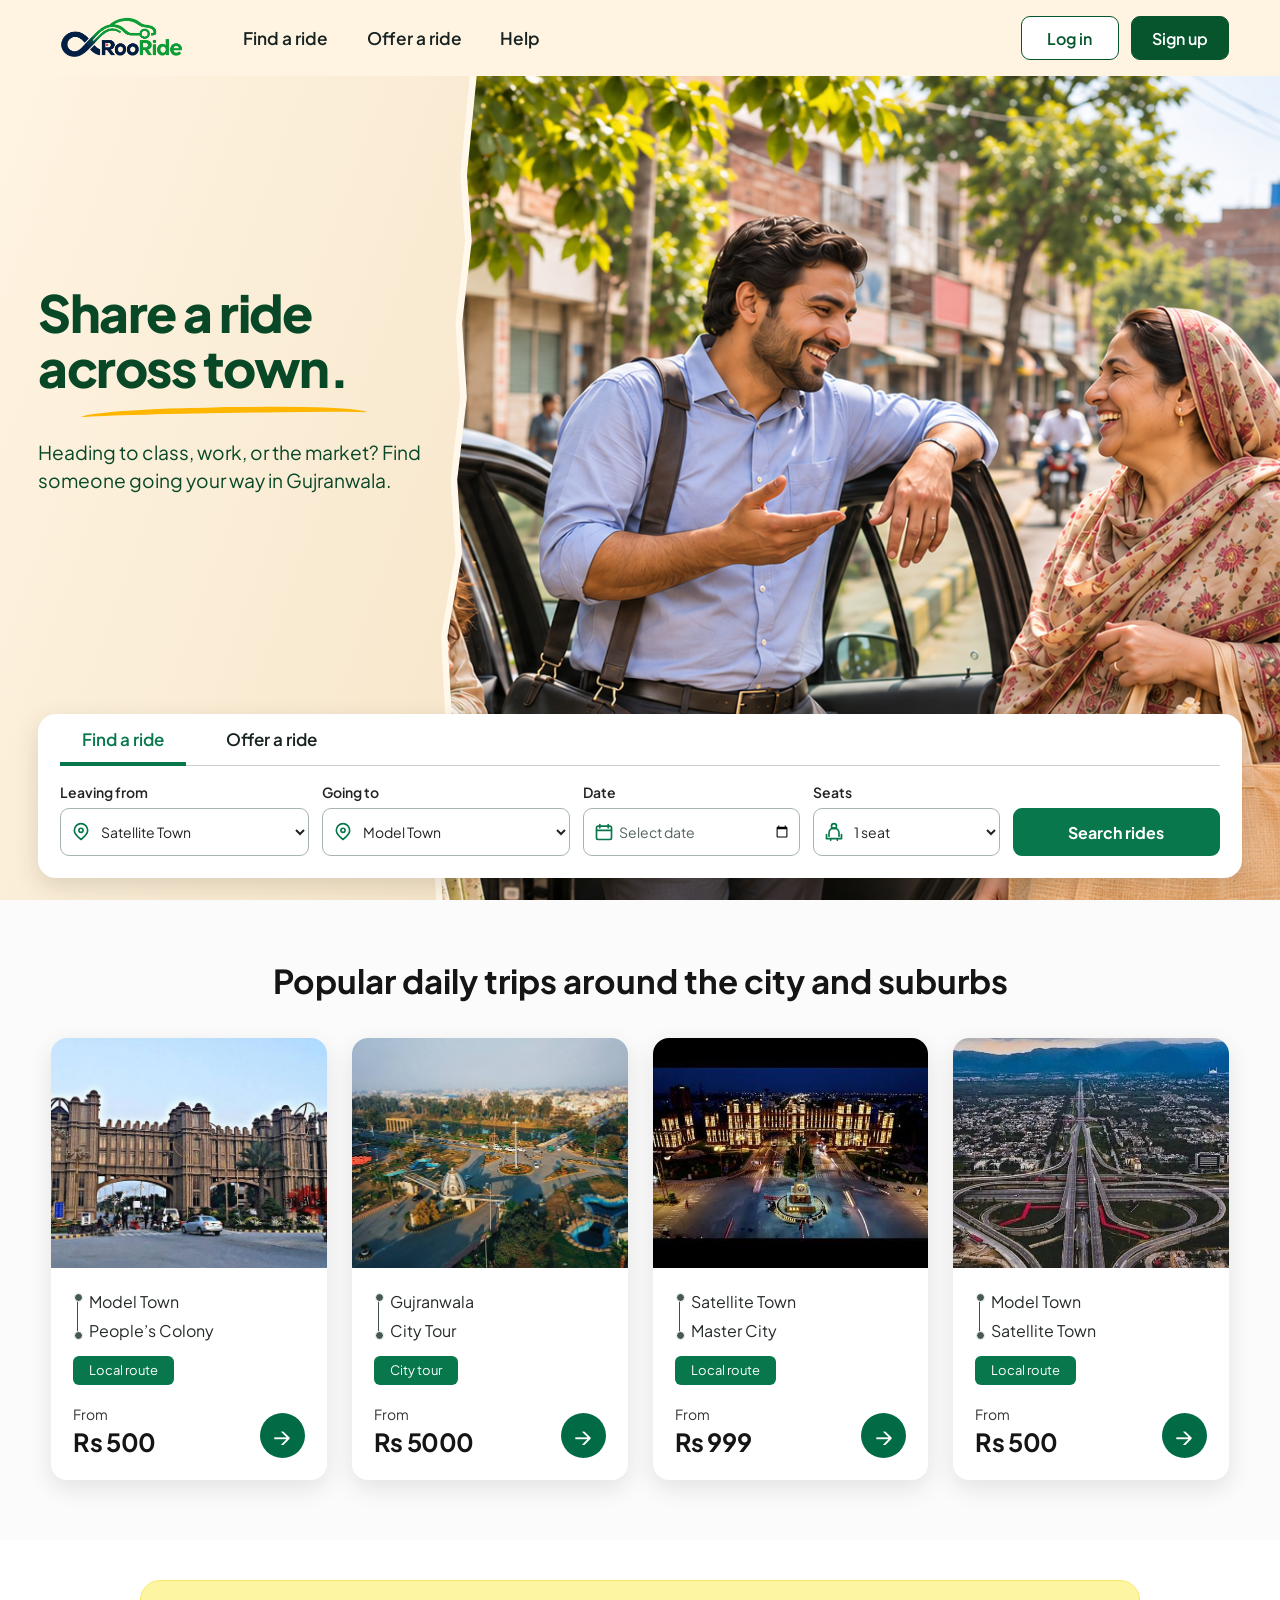
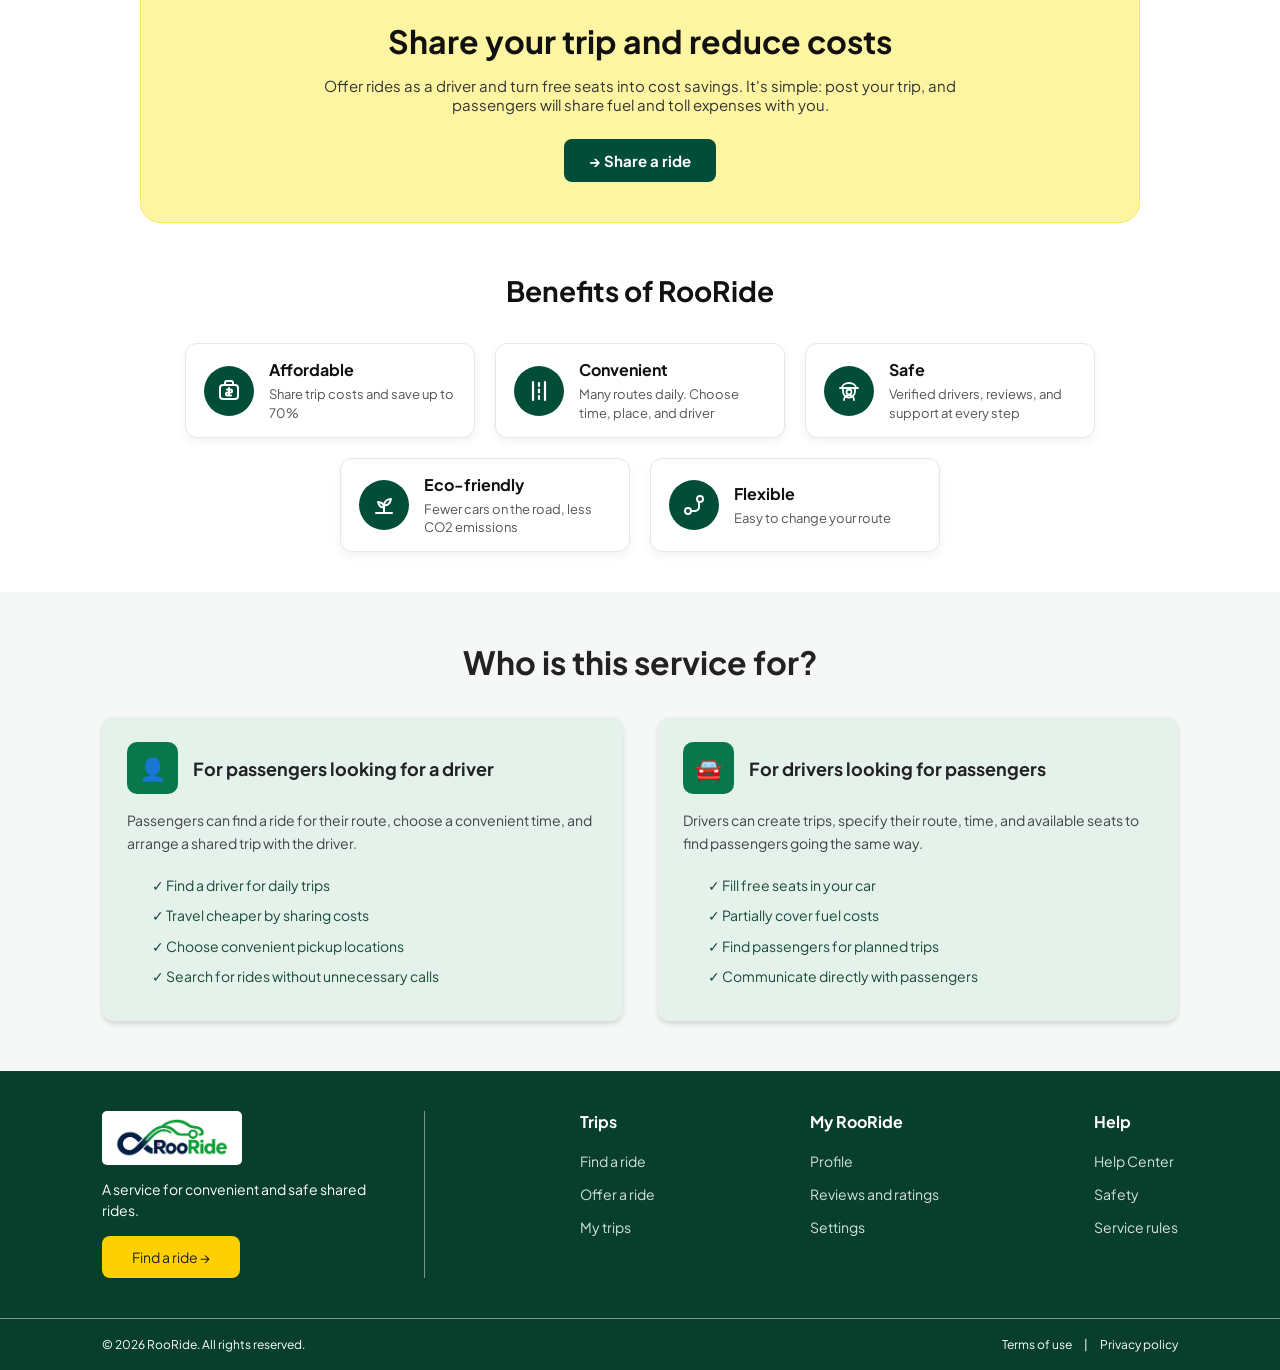
==== commit 0cbd81fa: "Update stylesheet version and navbar links" ====
--- a/index.html
+++ b/index.html
@@ -4,17 +4,18 @@
 <head>
     <meta charset="UTF-8">
     <meta name="viewport" content="width=device-width, initial-scale=1.0">
+    <meta name="color-scheme" content="light">
     <title>RooRide</title>
     <link rel="preconnect" href="https://fonts.googleapis.com">
     <link rel="preconnect" href="https://fonts.gstatic.com" crossorigin>
     <link href="https://fonts.googleapis.com/css2?family=Plus+Jakarta+Sans:wght@400;500;600;700;800&display=swap" rel="stylesheet">
-    <link rel="stylesheet" href="style.css?v=4">
+    <link rel="stylesheet" href="style.css?v=5">
 </head>
 <body>
 
     <!-- Navbar -->
     <div class="navbar">
-        <div class="nav-logo"><a href="front.html"><img src="logo.png" alt="RooRide Logo"></a></div>
+        <div class="nav-logo"><a href="index.html"><img src="logo.png" alt="RooRide Logo"></a></div>
         <div class="nav-links">
             <a href="find-ride.html">Find a ride</a>
             <a href="offer-ride.html">Offer a ride</a>
@@ -22,7 +23,7 @@
         </div>
         <div class="nav-right">
             <div class="login"><a href="login.html">Log in</a></div>
-            <div class="signup"><a href="signup.html">Sign up</a></div>
+            <div class="signup"><a href="account-type.html">Sign up</a></div>
         </div>
     </div>
 
--- a/style.css
+++ b/style.css
@@ -966,6 +966,7 @@
   }
 }
 
+/* Smooth scrolling and navigation effects */
 html {
     scroll-behavior: smooth;
     scroll-padding-top: 100px;
@@ -999,3 +1000,202 @@
         transition: none;
     }
 }
+
+
+/* Scroll reveal animation */
+.popular-trips-section,
+.benefits-section,
+.services {
+    overflow-x: clip;
+}
+
+.scroll-reveal {
+    opacity: 0;
+    transition: opacity 0.8s ease, translate 0.8s ease;
+}
+
+.scroll-reveal.fade-left {
+    translate: -50px 0;
+}
+
+.scroll-reveal.fade-right {
+    translate: 50px 0;
+}
+
+.scroll-reveal.fade-up {
+    translate: 0 40px;
+}
+
+.scroll-reveal.show {
+    opacity: 1;
+    translate: 0 0;
+}
+
+.popular-trips-section .card.scroll-reveal {
+    transition: opacity 0.8s ease, translate 0.8s ease,
+                transform 0.3s ease, box-shadow 0.3s ease;
+}
+
+@media (max-width: 768px) {
+    .scroll-reveal.fade-left {
+        translate: -20px 0;
+    }
+
+    .scroll-reveal.fade-right {
+        translate: 20px 0;
+    }
+
+    .scroll-reveal.show {
+        translate: 0 0;
+    }
+}
+
+@media (prefers-reduced-motion: reduce) {
+    .scroll-reveal,
+    .scroll-reveal.fade-left,
+    .scroll-reveal.fade-right,
+    .scroll-reveal.fade-up,
+    .popular-trips-section .card.scroll-reveal {
+        opacity: 1;
+        translate: none;
+        transition: none;
+    }
+}
+/* Improved mobile responsiveness */
+
+:root {
+    color-scheme: light;
+}
+
+@media (max-width: 650px) {
+
+    .navbar {
+        padding: 10px 4%;
+        gap: 10px;
+    }
+
+    .nav-logo img {
+        width: 100px;
+    }
+
+    .nav-links {
+        justify-content: space-around;
+        gap: 10px;
+    }
+
+    .nav-links a {
+        font-size: 13px;
+    }
+
+    .login a,
+    .signup a {
+        height: 40px;
+        padding: 0 12px;
+    }
+
+    .mainimg {
+        background: linear-gradient(
+            110deg, #fff4e2, #f6e6ca
+        );
+        padding: 22px 5%;
+        gap: 20px;
+    }
+
+    .imagetext {
+        width: 100%;
+        order: 1;
+    }
+
+    .imagetext h1 {
+        font-size: clamp(30px, 9vw, 40px);
+        line-height: 1.15;
+        letter-spacing: -1px;
+    }
+
+    .imagetext p {
+        font-size: 16px;
+        line-height: 1.6;
+    }
+
+    .mainimg > img {
+        order: 2;
+        width: 100%;
+        height: 210px;
+        object-fit: cover;
+        object-position: center;
+        border-radius: 14px;
+    }
+
+    .ridebox {
+        order: 3;
+        padding: 0 16px 18px;
+    }
+
+    .rideform {
+        grid-template-columns: repeat(2, minmax(0, 1fr));
+        gap: 14px;
+    }
+
+    .ridefield:nth-child(1),
+    .ridefield:nth-child(2) {
+        grid-column: 1 / -1;
+    }
+
+    .ridefield select,
+    .ridefield input {
+        width: 100%;
+        min-width: 0;
+        font-size: 16px;
+        height: 48px;
+    }
+
+    .ridebutton button {
+        height: 48px;
+    }
+
+    .popular-trips-section .card {
+        min-height: auto;
+    }
+
+    .popular-trips-section .card > img {
+        height: 200px;
+    }
+
+    .popular-trips-section .trip-card-content {
+        padding: 18px;
+    }
+
+    .footermain {
+        display: grid;
+        grid-template-columns: repeat(2, minmax(0, 1fr));
+        gap: 24px;
+        padding: 30px 5%;
+    }
+
+    .footerlogo {
+        grid-column: 1 / -1;
+        width: 100%;
+    }
+
+    .scroll-reveal.fade-left,
+    .scroll-reveal.fade-right {
+        translate: 0 25px;
+    }
+
+    .scroll-reveal.show {
+        translate: 0 0;
+    }
+}
+
+@media (max-width: 360px) {
+    .rideform {
+        grid-template-columns: 1fr;
+    }
+}
+
+@media (prefers-reduced-motion: reduce) {
+    .scroll-reveal.fade-left,
+    .scroll-reveal.fade-right {
+        translate: none;
+    }
+}
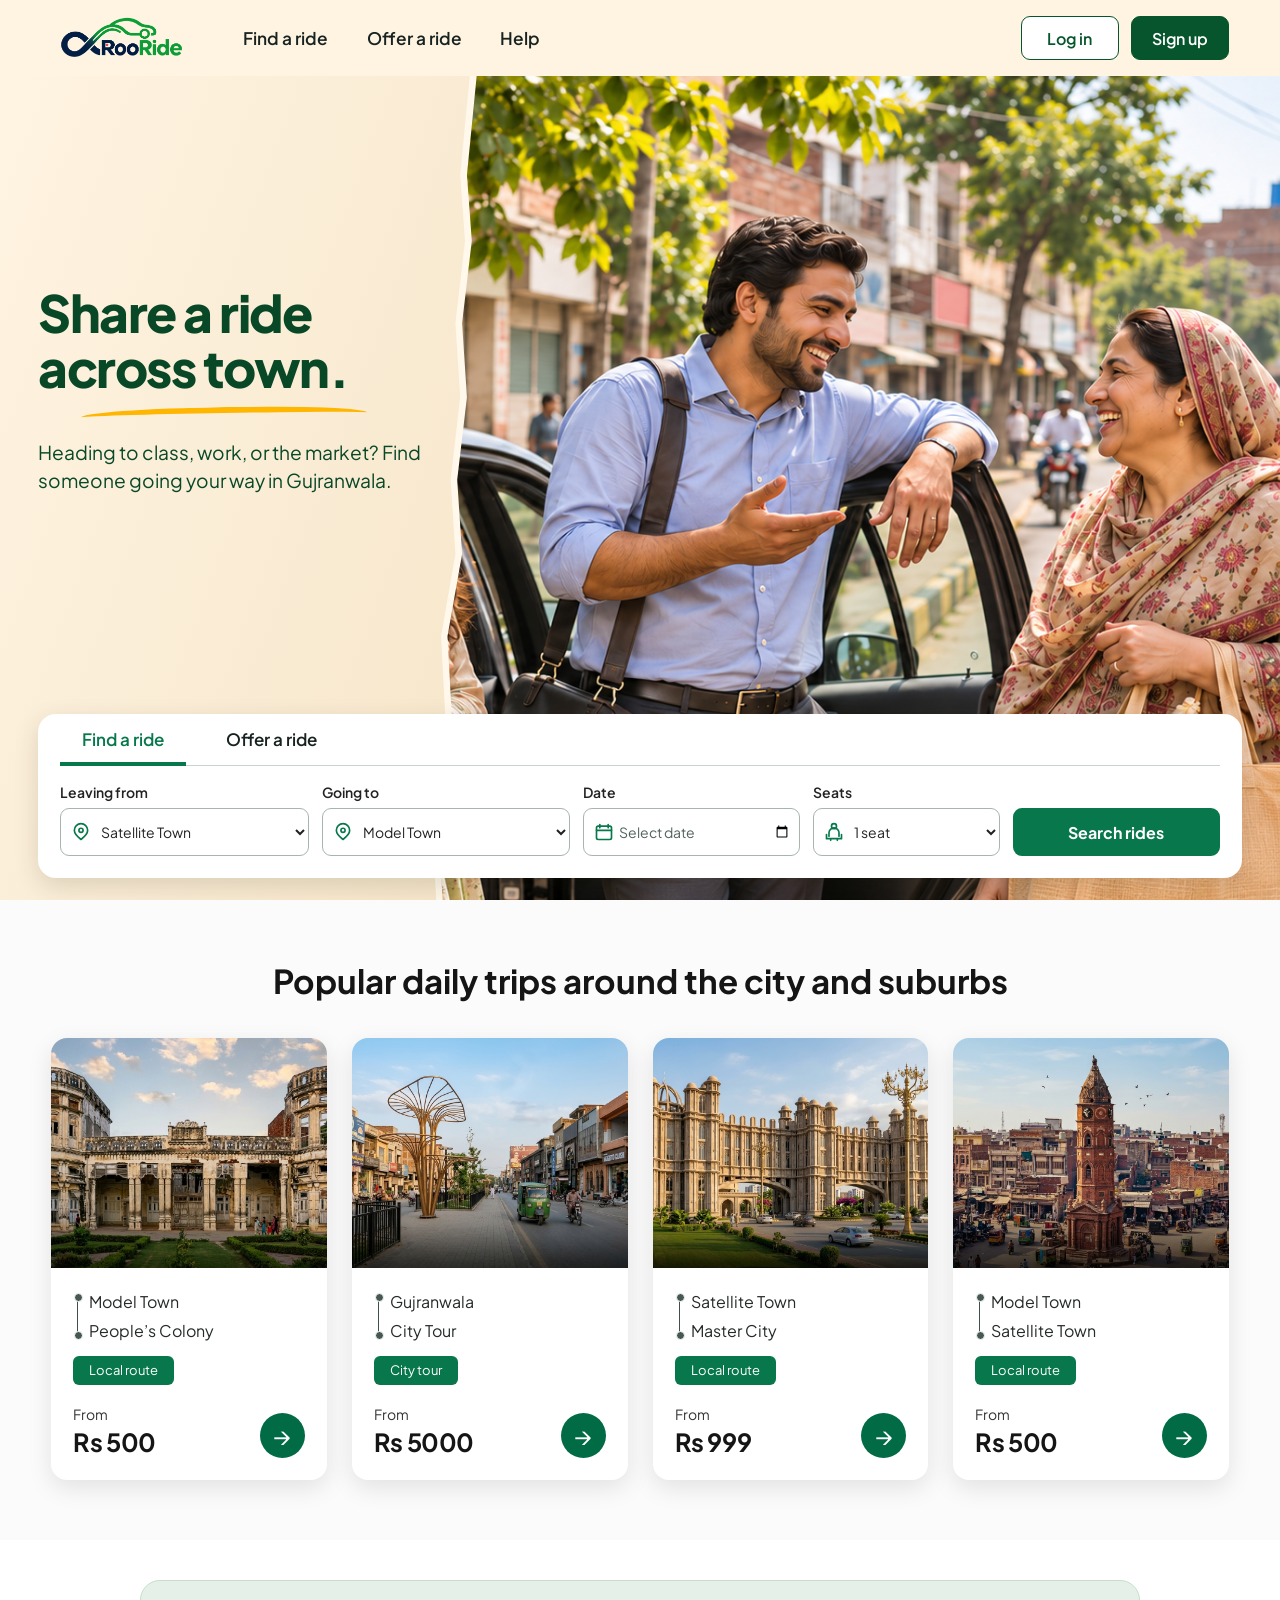
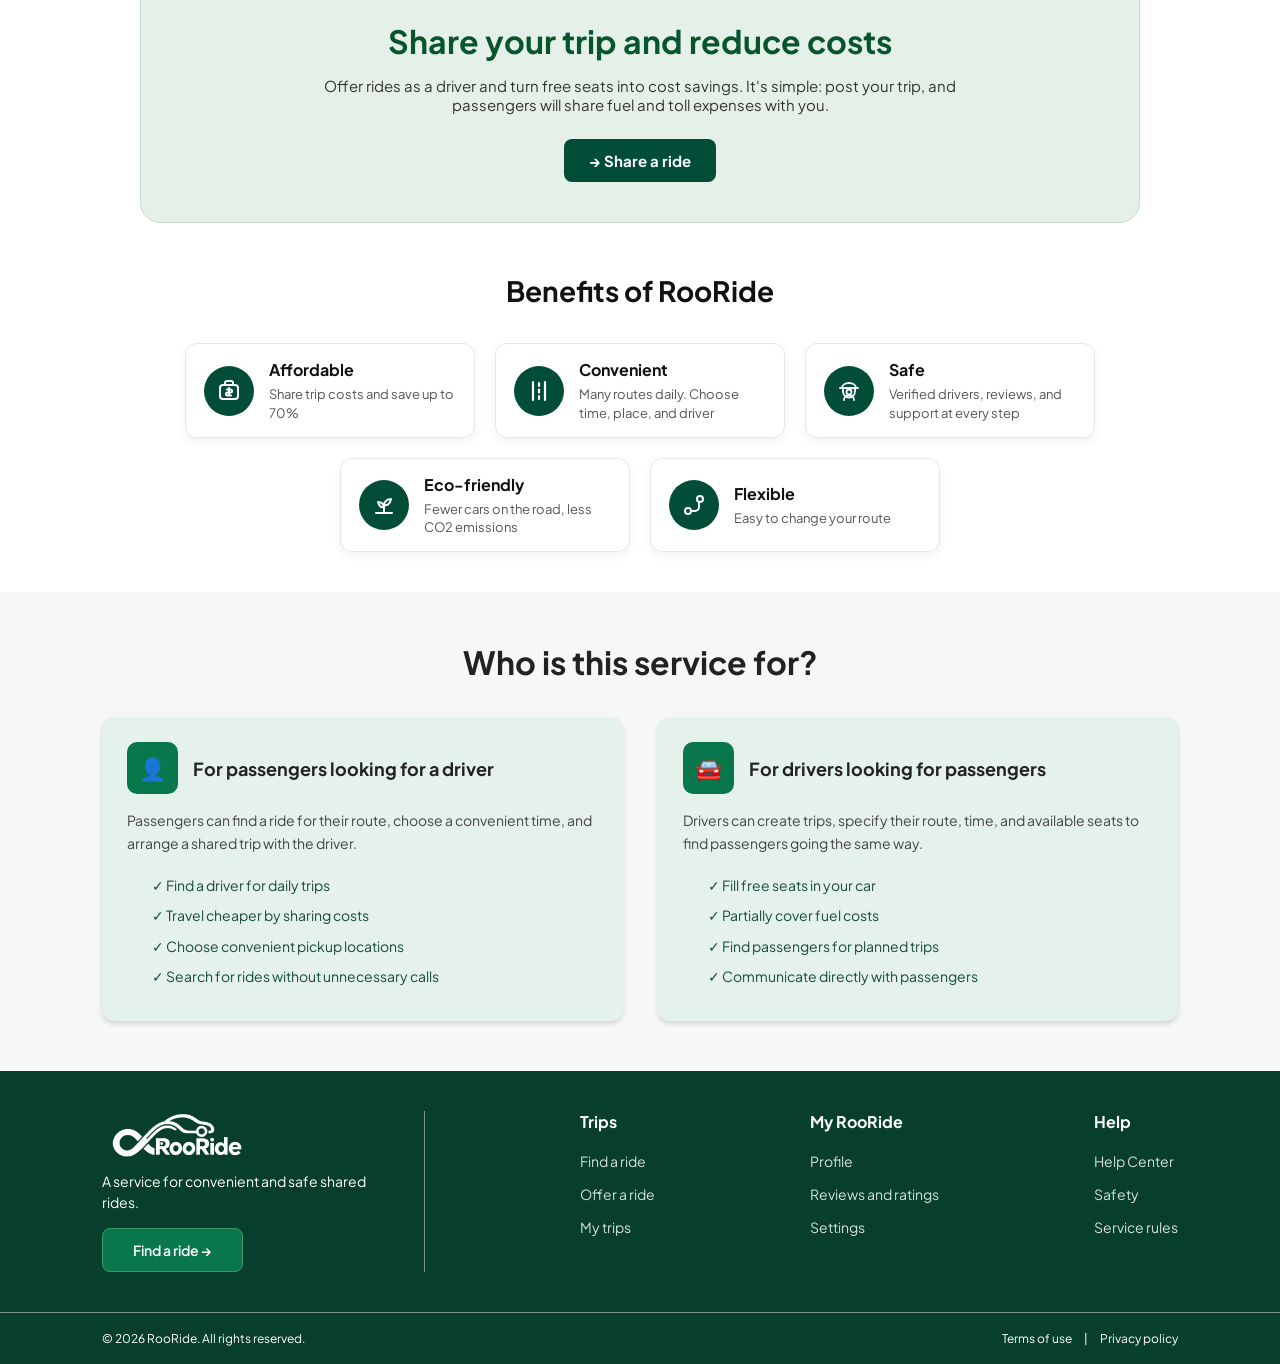
==== commit f3e19b5c: "Add files via upload" ====
--- a/index.html
+++ b/index.html
@@ -9,7 +9,7 @@
     <link rel="preconnect" href="https://fonts.googleapis.com">
     <link rel="preconnect" href="https://fonts.gstatic.com" crossorigin>
     <link href="https://fonts.googleapis.com/css2?family=Plus+Jakarta+Sans:wght@400;500;600;700;800&display=swap" rel="stylesheet">
-    <link rel="stylesheet" href="style.css?v=5">
+    <link rel="stylesheet" href="style.css?v=6">
 </head>
 <body>
 
@@ -17,8 +17,8 @@
     <div class="navbar">
         <div class="nav-logo"><a href="index.html"><img src="logo.png" alt="RooRide Logo"></a></div>
         <div class="nav-links">
-            <a href="find-ride.html">Find a ride</a>
-            <a href="offer-ride.html">Offer a ride</a>
+            <a href="login.html?intent=booking">Find a ride</a>
+            <a href="login.html?intent=offer">Offer a ride</a>
             <a href="help.html">Help</a>
         </div>
         <div class="nav-right">
@@ -128,7 +128,7 @@
             <div class="trips-carousel">
                 <div class="trips" id="trips-list">
             <article class="card trip-card fade-left">
-                <img src="images.jpg.jpeg" alt="Gujranwala local trip" onerror="this.onerror=null; this.src='trip-placeholder.svg';">
+                <img src="/Heritage.jpg" alt="Gujranwala local trip" onerror="this.onerror=null; this.src='trip-placeholder.svg';">
                 <div class="trip-card-content">
                     <div class="trip-route">
                         <span>Model Town</span>
@@ -145,7 +145,7 @@
                 </div>
             </article>
             <article class="card trip-card fade-up">
-                <img src="images (1).jpg.jpeg" alt="Gujranwala local trip" onerror="this.onerror=null; this.src='trip-placeholder.svg';">
+                <img src="/Satellite.jpg" alt="Gujranwala local trip" onerror="this.onerror=null; this.src='trip-placeholder.svg';">
                 <div class="trip-card-content">
                     <div class="trip-route">
                         <span>Gujranwala</span>
@@ -162,7 +162,7 @@
                 </div>
             </article>
             <article class="card trip-card fade-up">
-                <img src="images (2).jpg.jpeg" alt="Gujranwala local trip" onerror="this.onerror=null; this.src='trip-placeholder.svg';">
+                <img src="/Master.jpg" alt="Gujranwala local trip" onerror="this.onerror=null; this.src='trip-placeholder.svg';">
                 <div class="trip-card-content">
                     <div class="trip-route">
                         <span>Satellite Town</span>
@@ -179,7 +179,7 @@
                 </div>
             </article>
             <article class="card trip-card fade-right">
-                <img src="images (3).jpg.jpeg" alt="Gujranwala local trip" onerror="this.onerror=null; this.src='trip-placeholder.svg';">
+                <img src="/ghnta.jpg" alt="Gujranwala local trip" onerror="this.onerror=null; this.src='trip-placeholder.svg';">
                 <div class="trip-card-content">
                     <div class="trip-route">
                         <span>Model Town</span>
@@ -210,7 +210,7 @@
           <p>
             Offer rides as a driver and turn free seats into cost savings. It's simple: post your trip, and passengers will share fuel and toll expenses with you.
           </p>
-          <a href="offer-ride.html" class="hero-btn">→ Share a ride</a>
+          <a href="login.html?intent=booking" class="hero-btn">→ Share a ride</a>
         </div>
 
         <h2 class="heading fade-up">Benefits of RooRide</h2>
@@ -291,9 +291,9 @@
     <!-- Footer Section -->
     <div class="footer">
         <div class="footermain">
-            <div class="footerlogo"><img src="logo.png" alt="RooRide Logo"><p>A service for convenient and safe shared rides.</p><a href="find-ride.html" class="footerbutton">Find a ride →</a></div>
-            <div class="footerlinks"><h4>Trips</h4><a href="find-ride.html">Find a ride</a><a href="offer-ride.html">Offer a ride</a><a href="my-trips.html">My trips</a></div>
-            <div class="footerlinks"><h4>My RooRide</h4><a href="profile.html">Profile</a><a href="reviews.html">Reviews and ratings</a><a href="settings.html">Settings</a></div>
+            <div class="footerlogo"><img src="footer-logo.png" alt="RooRide Logo"><p>A service for convenient and safe shared rides.</p><a href="login.html?intent=booking" class="footerbutton">Find a ride →</a></div>
+            <div class="footerlinks"><h4>Trips</h4><a href="login.html?intent=booking">Find a ride</a><a href="login.html?intent=offer">Offer a ride</a><a href="login.html">My trips</a></div>
+            <div class="footerlinks"><h4>My RooRide</h4><a href="login.html">Profile</a><a href="login.html">Reviews and ratings</a><a href="login.html">Settings</a></div>
             <div class="footerlinks"><h4>Help</h4><a href="help.html">Help Center</a><a href="safety.html">Safety</a><a href="rules.html">Service rules</a></div>
         </div>
         <div class="footerbottom"><p>© 2026 RooRide. All rights reserved.</p><div class="footerpolicy"><a href="terms.html">Terms of use</a><span>|</span><a href="privacy.html">Privacy policy</a></div></div>
--- a/style.css
+++ b/style.css
@@ -754,9 +754,15 @@
     border-right: 1px solid #79958a;
 }
 .footerlogo img {
-    width: 140px;
+    display: block;
+    width: 150px;
+    max-width: 100%;
     height: auto;
-    border-radius: 5px;
+    background: transparent;
+    padding: 0;
+    border: none;
+    border-radius: 0;
+    filter: brightness(0) invert(1);
 }
 .footerlogo p {
     font-size: 14px;
@@ -765,15 +771,20 @@
 }
 .footerbutton {
     display: inline-block;
-    background: #ffd000;
-    color: #222;
+    background: #08784c;
+    color: white;
     text-decoration: none;
     padding: 12px 30px;
     border-radius: 8px;
     font-size: 14px;
-}
+    font-weight: 600;
+    border: 1px solid #41986c;
+    transition: 0.3s ease;
+}
+
 .footerbutton:hover {
-    background: #e6bb00;
+    background: #09965f;
+    transform: translateY(-2px);
 }
 .footerlinks {
     display: flex;
@@ -828,11 +839,6 @@
         gap: 15px;
         text-align: center;
     }
-}
-
-.footerlogo img {
-    background-color: white;
-    padding: 6px;
 }
 
 @media (max-width: 480px) {
@@ -858,8 +864,8 @@
 }
 
 .benefits-section .hero-box {
-  background-color: #fef5a2;
-  border: 1px solid #fae868;
+  background-color: #e5f1e8;
+border: 1px solid #c8ddcd;
   border-radius: 20px;
   padding: 40px 25px;
   text-align: center;
@@ -867,7 +873,7 @@
 
 .benefits-section .hero-box h1 {
   font-size: 32px;
-  color: #111111;
+color: #07552c;
   margin-bottom: 15px;
 }
 
@@ -1061,141 +1067,38 @@
         transition: none;
     }
 }
-/* Improved mobile responsiveness */
-
-:root {
-    color-scheme: light;
-}
-
+
+
+/* Mobile layout improvement — desktop design remains unchanged */
+:root { color-scheme: light; }
 @media (max-width: 650px) {
-
-    .navbar {
-        padding: 10px 4%;
-        gap: 10px;
-    }
-
-    .nav-logo img {
-        width: 100px;
-    }
-
-    .nav-links {
-        justify-content: space-around;
-        gap: 10px;
-    }
-
-    .nav-links a {
-        font-size: 13px;
-    }
-
-    .login a,
-    .signup a {
-        height: 40px;
-        padding: 0 12px;
-    }
-
-    .mainimg {
-        background: linear-gradient(
-            110deg, #fff4e2, #f6e6ca
-        );
-        padding: 22px 5%;
-        gap: 20px;
-    }
-
-    .imagetext {
-        width: 100%;
-        order: 1;
-    }
-
-    .imagetext h1 {
-        font-size: clamp(30px, 9vw, 40px);
-        line-height: 1.15;
-        letter-spacing: -1px;
-    }
-
-    .imagetext p {
-        font-size: 16px;
-        line-height: 1.6;
-    }
-
-    .mainimg > img {
-        order: 2;
-        width: 100%;
-        height: 210px;
-        object-fit: cover;
-        object-position: center;
-        border-radius: 14px;
-    }
-
-    .ridebox {
-        order: 3;
-        padding: 0 16px 18px;
-    }
-
-    .rideform {
-        grid-template-columns: repeat(2, minmax(0, 1fr));
-        gap: 14px;
-    }
-
-    .ridefield:nth-child(1),
-    .ridefield:nth-child(2) {
-        grid-column: 1 / -1;
-    }
-
-    .ridefield select,
-    .ridefield input {
-        width: 100%;
-        min-width: 0;
-        font-size: 16px;
-        height: 48px;
-    }
-
-    .ridebutton button {
-        height: 48px;
-    }
-
-    .popular-trips-section .card {
-        min-height: auto;
-    }
-
-    .popular-trips-section .card > img {
-        height: 200px;
-    }
-
-    .popular-trips-section .trip-card-content {
-        padding: 18px;
-    }
-
-    .footermain {
-        display: grid;
-        grid-template-columns: repeat(2, minmax(0, 1fr));
-        gap: 24px;
-        padding: 30px 5%;
-    }
-
-    .footerlogo {
-        grid-column: 1 / -1;
-        width: 100%;
-    }
-
-    .scroll-reveal.fade-left,
-    .scroll-reveal.fade-right {
-        translate: 0 25px;
-    }
-
-    .scroll-reveal.show {
-        translate: 0 0;
-    }
-}
-
+    .navbar { padding: 10px 4%; gap: 8px; }
+    .nav-logo img { width: clamp(90px, 27vw, 115px); }
+    .nav-right { gap: 6px; }
+    .login a, .signup a { min-width: 0; height: 40px; padding: 0 10px; }
+    .nav-links { justify-content: space-between; gap: 8px; }
+    .nav-links a { font-size: 13px; }
+    .mainimg { background: linear-gradient(110deg, #fff4e2, #f6e6ca); padding: 22px 5%; gap: 18px; }
+    .imagetext h1 { font-size: clamp(30px, 9vw, 40px); line-height: 1.13; }
+    .imagetext p { max-width: 100%; line-height: 1.6; }
+    .mainimg > img { order: 2; height: auto; aspect-ratio: 16 / 9; object-fit: cover; object-position: center; border-radius: 14px; }
+    .ridebox { order: 3; padding: 0 14px 16px; }
+    .rideform { grid-template-columns: repeat(2, minmax(0, 1fr)); gap: 12px; }
+    .ridefield:nth-child(1), .ridefield:nth-child(2) { grid-column: 1 / -1; }
+    .ridefield input, .ridefield select { font-size: 16px; height: 48px; }
+    .ridebutton button { height: 48px; }
+    .popular-trips-section .card { min-height: auto; }
+    .popular-trips-section .card > img { height: 200px; }
+    .popular-trips-section .trip-card-content { padding: 18px; }
+    .footermain { display: grid; grid-template-columns: repeat(2, minmax(0, 1fr)); gap: 24px; padding: 30px 5%; }
+    .footerlogo { grid-column: 1 / -1; }
+    .footerlinks { min-width: 0; overflow-wrap: anywhere; }
+    .scroll-reveal.fade-left, .scroll-reveal.fade-right { translate: 0 25px; }
+    .scroll-reveal.show { translate: 0 0; }
+}
 @media (max-width: 360px) {
-    .rideform {
-        grid-template-columns: 1fr;
-    }
-}
-
+    .rideform { grid-template-columns: minmax(0, 1fr); }
+}
 @media (prefers-reduced-motion: reduce) {
-    .scroll-reveal.fade-left,
-    .scroll-reveal.fade-right {
-        translate: none;
-    }
-}
+    .scroll-reveal, .scroll-reveal.fade-left, .scroll-reveal.fade-right { opacity: 1; translate: none; transition: none; }
+}
